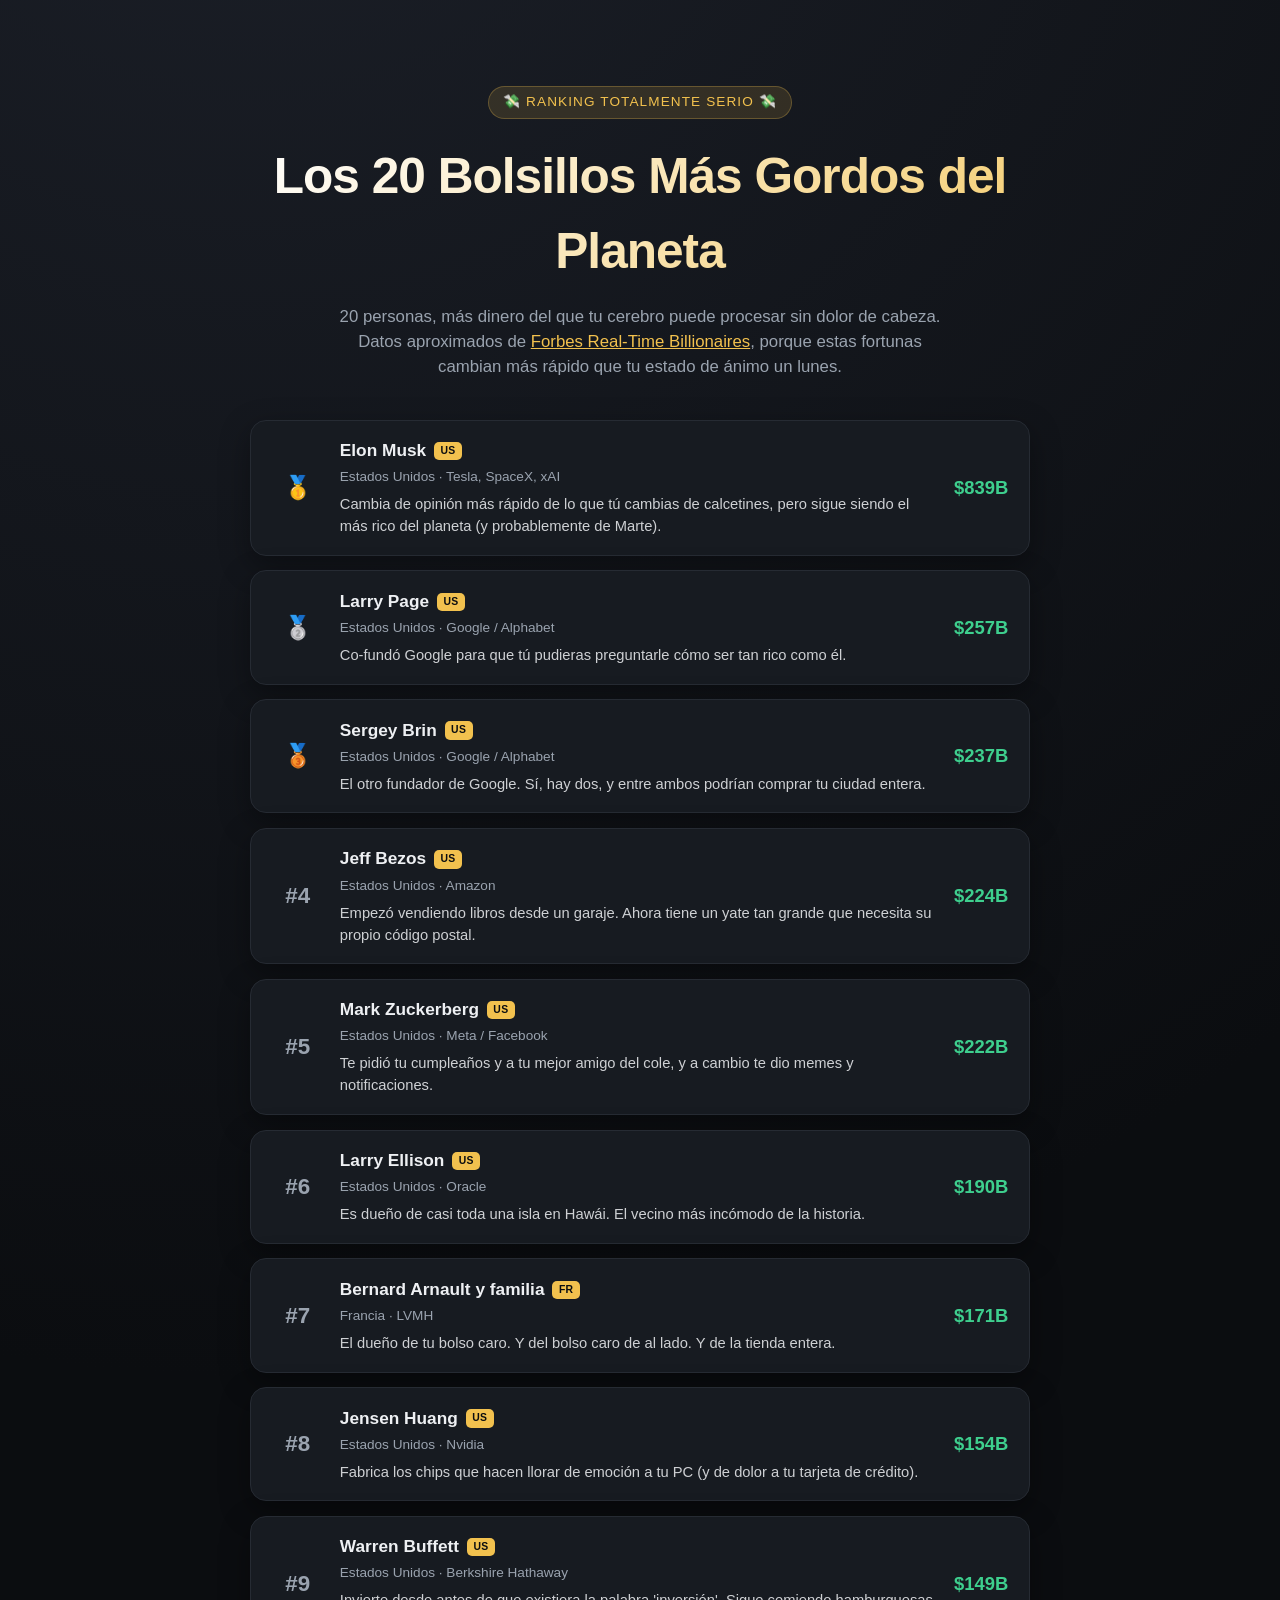
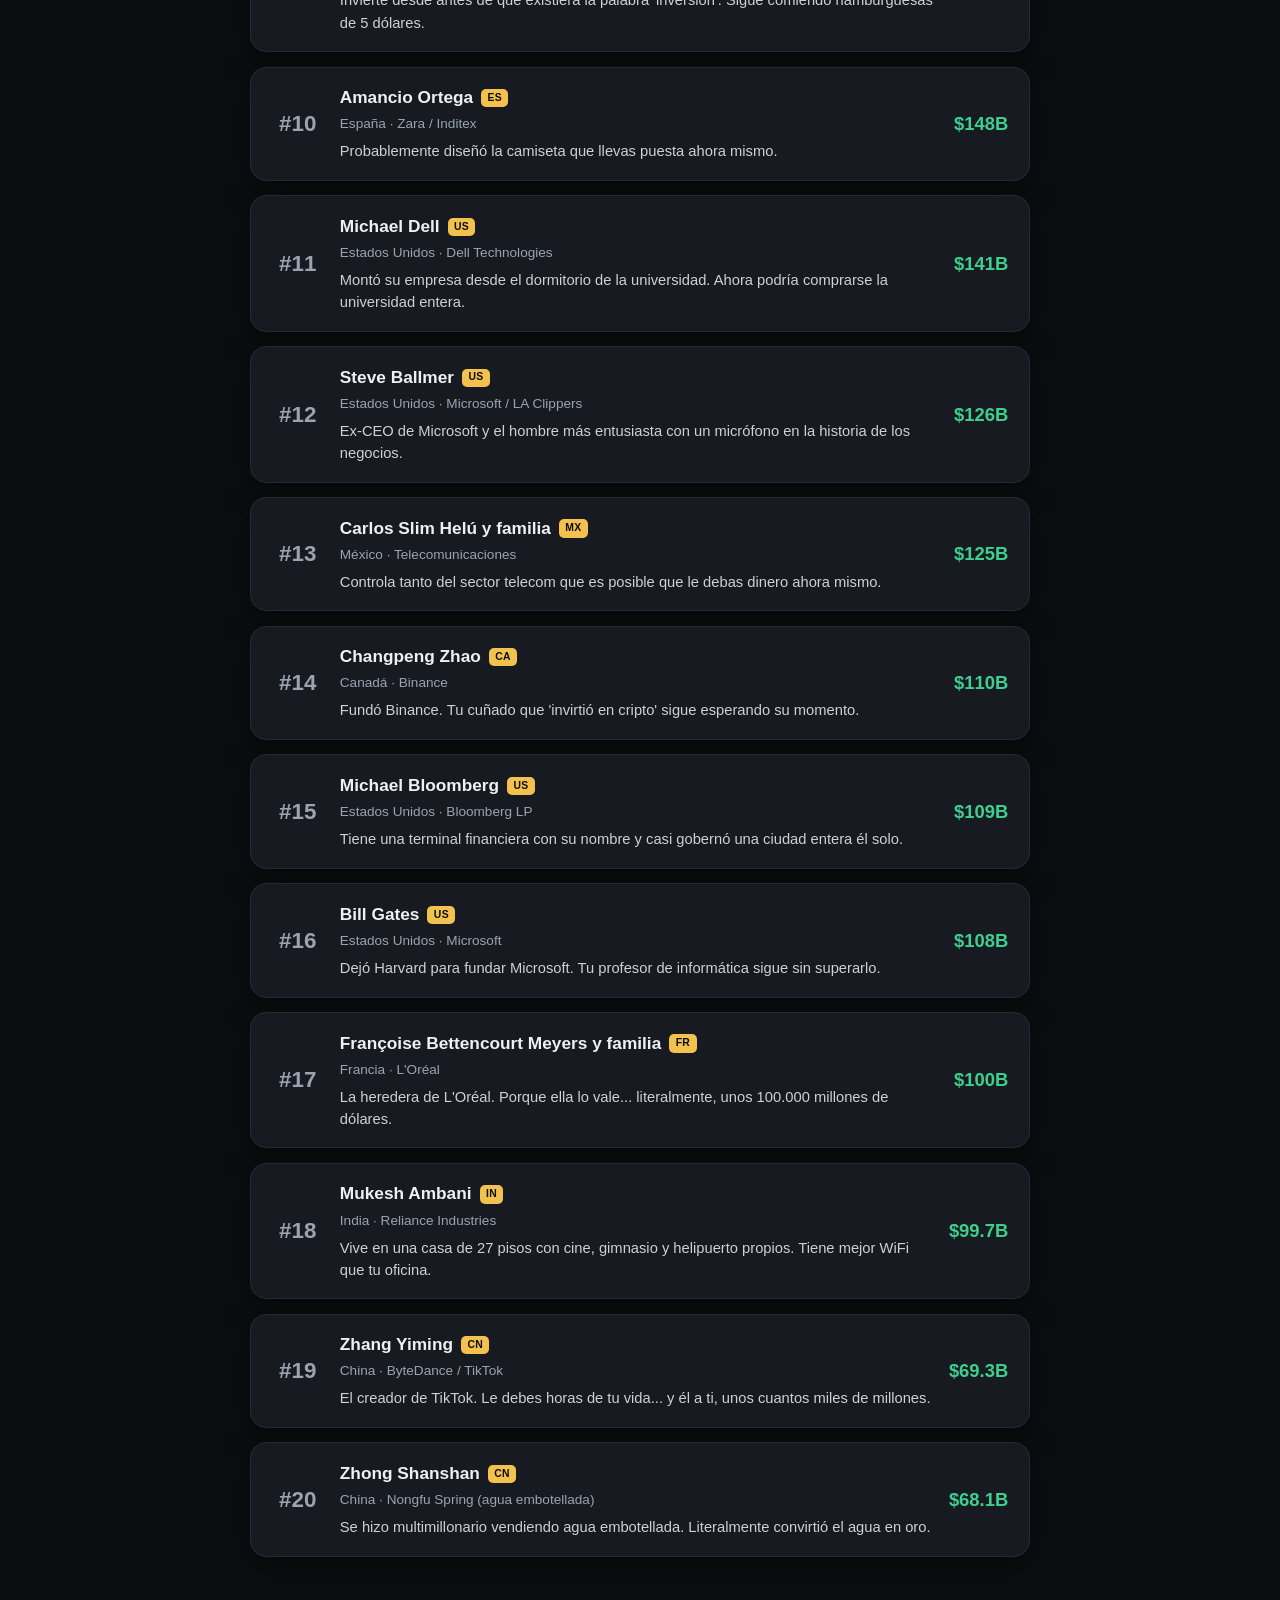
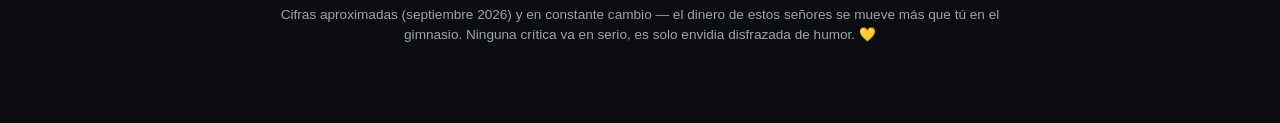
==== index.html @ aa3a1308 "Sitio inicial: top 20 fortunas del mundo Landing con ranking de las 20 mayores fortunas del mundo (i" ====
<!DOCTYPE html>
<html lang="es">
<head>
  <meta charset="UTF-8">
  <meta name="viewport" content="width=device-width, initial-scale=1.0">
  <title>Los 20 Bolsillos Más Gordos del Planeta</title>
  <link rel="stylesheet" href="assets/style.css">
</head>
<body>

  <header class="hero">
    <p class="kicker">💸 Ranking totalmente serio 💸</p>
    <h1>Los 20 Bolsillos Más Gordos del Planeta</h1>
    <p class="subtitle">
      20 personas, más dinero del que tu cerebro puede procesar sin dolor de cabeza.
      Datos aproximados de <a href="https://www.forbes.com/real-time-billionaires/" target="_blank" rel="noopener">Forbes Real-Time Billionaires</a>,
      porque estas fortunas cambian más rápido que tu estado de ánimo un lunes.
    </p>
  </header>

  <main>
    <ol class="ranking" id="ranking"></ol>
  </main>

  <footer>
    <p>
      Cifras aproximadas (septiembre 2026) y en constante cambio — el dinero de estos señores se mueve más que tú en el gimnasio.
      Ninguna crítica va en serio, es solo envidia disfrazada de humor. 💛
    </p>
  </footer>

  <script src="assets/data.js"></script>
  <script src="assets/script.js"></script>
</body>
</html>
---- assets/style.css ----
@font-face {
  font-display: swap;
}

:root {
  --bg: #0b0d10;
  --bg-soft: #14171c;
  --card: #171b21;
  --card-border: #262b33;
  --text: #eef0f3;
  --text-dim: #9aa3af;
  --gold: #f2c14e;
  --gold-soft: #f2c14e22;
  --green: #3ecf8e;
  --radius: 16px;
  --shadow: 0 10px 30px rgba(0, 0, 0, 0.35);
  --font: -apple-system, BlinkMacSystemFont, "Segoe UI", Roboto, "Helvetica Neue", Arial, sans-serif;
}

* {
  box-sizing: border-box;
}

html, body {
  margin: 0;
  padding: 0;
}

body {
  background: radial-gradient(circle at 20% -10%, #1c2029 0%, var(--bg) 45%);
  color: var(--text);
  font-family: var(--font);
  line-height: 1.5;
  padding: 0 1.25rem 4rem;
}

a {
  color: var(--gold);
}

.hero {
  max-width: 780px;
  margin: 0 auto;
  padding: 4.5rem 0 2.5rem;
  text-align: center;
}

.kicker {
  display: inline-block;
  font-size: 0.85rem;
  letter-spacing: 0.08em;
  text-transform: uppercase;
  color: var(--gold);
  background: var(--gold-soft);
  border: 1px solid #f2c14e44;
  padding: 0.35rem 0.9rem;
  border-radius: 999px;
  margin-bottom: 1.25rem;
}

.hero h1 {
  font-size: clamp(2rem, 5vw, 3.1rem);
  margin: 0 0 1rem;
  letter-spacing: -0.02em;
  background: linear-gradient(135deg, #fff, var(--gold) 120%);
  -webkit-background-clip: text;
  background-clip: text;
  color: transparent;
}

.subtitle {
  color: var(--text-dim);
  font-size: 1.05rem;
  max-width: 620px;
  margin: 0 auto;
}

main {
  max-width: 780px;
  margin: 0 auto;
}

.ranking {
  list-style: none;
  margin: 0;
  padding: 0;
  display: flex;
  flex-direction: column;
  gap: 0.9rem;
}

.card {
  display: grid;
  grid-template-columns: 52px 1fr auto;
  align-items: center;
  gap: 1rem;
  background: var(--card);
  border: 1px solid var(--card-border);
  border-radius: var(--radius);
  padding: 1.1rem 1.3rem;
  box-shadow: var(--shadow);
  opacity: 0;
  transform: translateY(10px);
  animation: rise 0.5s ease forwards;
  animation-delay: calc(var(--i) * 0.045s);
  transition: border-color 0.2s ease, transform 0.2s ease;
}

.card:hover {
  border-color: var(--gold);
  transform: translateY(-2px);
}

@keyframes rise {
  to {
    opacity: 1;
    transform: translateY(0);
  }
}

.rank {
  font-size: 1.4rem;
  font-weight: 700;
  color: var(--text-dim);
  text-align: center;
}

.info h2 {
  margin: 0 0 0.2rem;
  font-size: 1.08rem;
  display: flex;
  align-items: center;
  gap: 0.5rem;
}

.flag {
  font-size: 0.65rem;
  font-weight: 700;
  letter-spacing: 0.03em;
  color: var(--bg);
  background: var(--gold);
  padding: 0.12rem 0.4rem;
  border-radius: 5px;
  line-height: 1.4;
}

.meta {
  margin: 0 0 0.35rem;
  font-size: 0.85rem;
  color: var(--text-dim);
}

.quip {
  margin: 0;
  font-size: 0.92rem;
  color: var(--text);
  opacity: 0.85;
}

.worth {
  font-weight: 800;
  font-size: 1.15rem;
  color: var(--green);
  white-space: nowrap;
  text-align: right;
}

footer {
  max-width: 780px;
  margin: 3rem auto 0;
  text-align: center;
  color: var(--text-dim);
  font-size: 0.85rem;
}

@media (max-width: 560px) {
  .card {
    grid-template-columns: 40px 1fr;
    grid-template-areas:
      "rank info"
      "worth worth";
  }
  .rank { grid-area: rank; }
  .info { grid-area: info; }
  .worth {
    grid-area: worth;
    text-align: left;
    margin-top: 0.5rem;
    padding-top: 0.6rem;
    border-top: 1px dashed var(--card-border);
  }
}
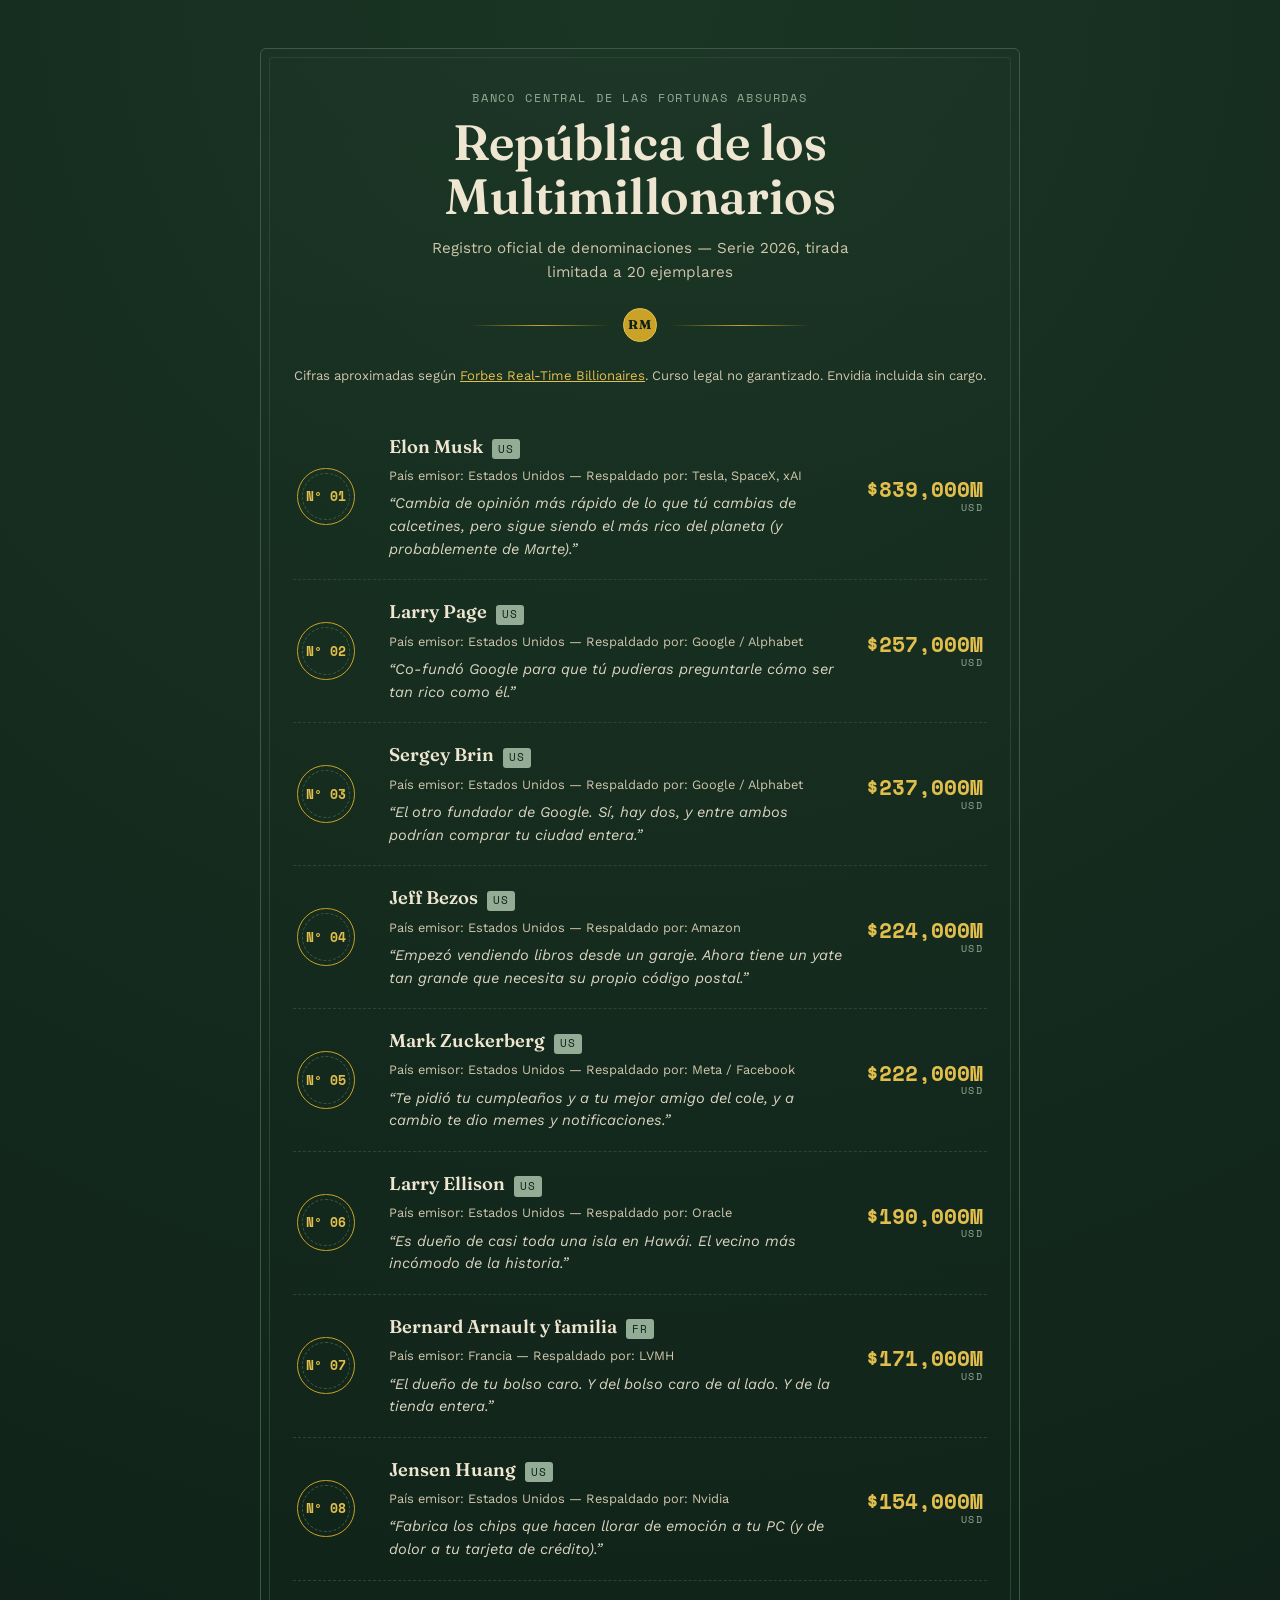
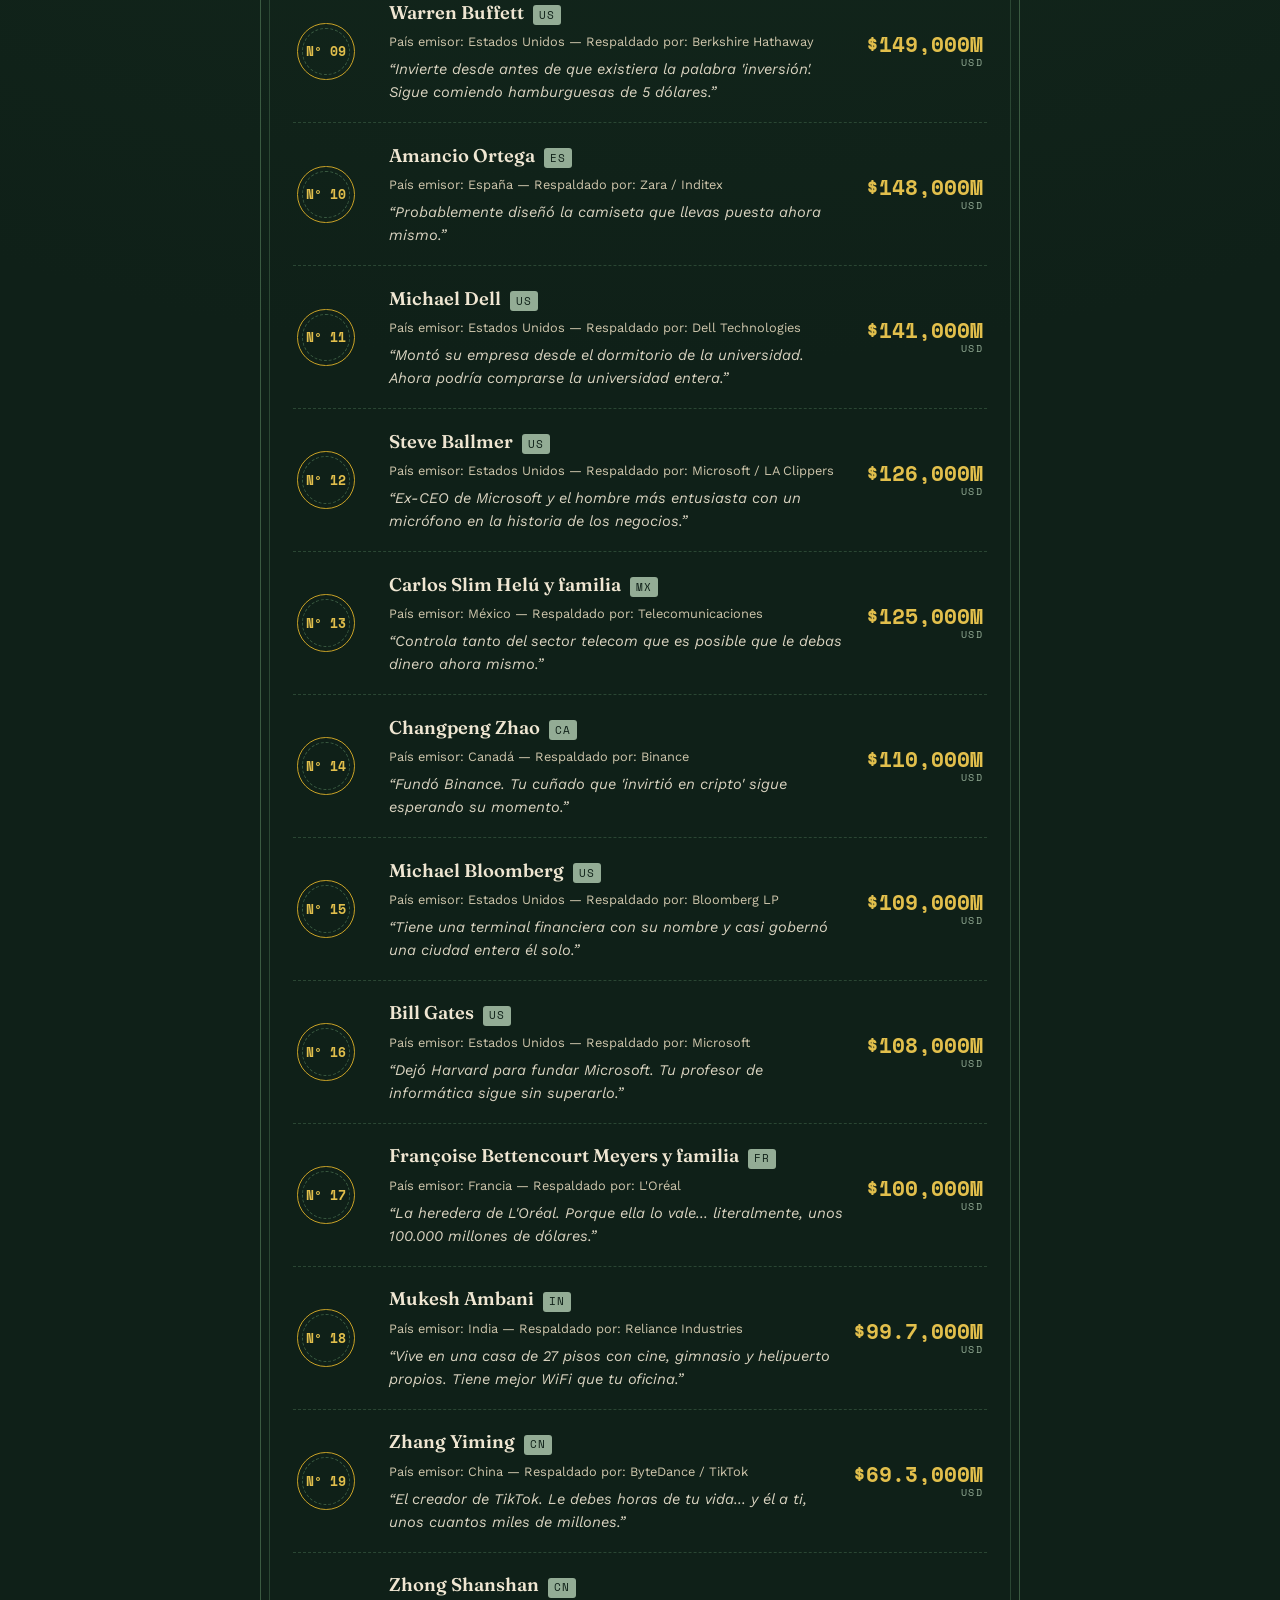
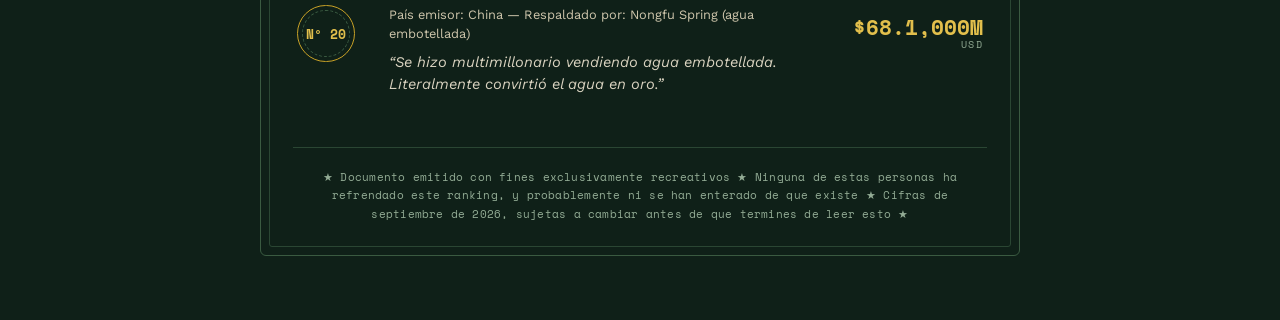
==== commit 93643698: "Rediseno: estetica de billete/certificado (Republica de los Multimillonarios) Co-Authored-By: Claude" ====
--- a/index.html
+++ b/index.html
@@ -3,31 +3,41 @@
 <head>
   <meta charset="UTF-8">
   <meta name="viewport" content="width=device-width, initial-scale=1.0">
-  <title>Los 20 Bolsillos Más Gordos del Planeta</title>
+  <title>República de los Multimillonarios</title>
+  <link rel="preconnect" href="https://fonts.googleapis.com">
+  <link rel="preconnect" href="https://fonts.gstatic.com" crossorigin>
+  <link href="https://fonts.googleapis.com/css2?family=Fraunces:ital,opsz,wght@0,9..144,500;0,9..144,600;0,9..144,700;1,9..144,500&family=Space+Mono:wght@400;700&family=Work+Sans:ital,wght@0,400;0,500;0,600;1,400&display=swap" rel="stylesheet">
   <link rel="stylesheet" href="assets/style.css">
 </head>
 <body>
 
-  <header class="hero">
-    <p class="kicker">💸 Ranking totalmente serio 💸</p>
-    <h1>Los 20 Bolsillos Más Gordos del Planeta</h1>
-    <p class="subtitle">
-      20 personas, más dinero del que tu cerebro puede procesar sin dolor de cabeza.
-      Datos aproximados de <a href="https://www.forbes.com/real-time-billionaires/" target="_blank" rel="noopener">Forbes Real-Time Billionaires</a>,
-      porque estas fortunas cambian más rápido que tu estado de ánimo un lunes.
-    </p>
-  </header>
+  <div class="note-frame">
 
-  <main>
-    <ol class="ranking" id="ranking"></ol>
-  </main>
+    <header class="masthead">
+      <p class="eyebrow">Banco Central de las Fortunas Absurdas</p>
+      <h1>República de los<br>Multimillonarios</h1>
+      <p class="masthead-sub">Registro oficial de denominaciones — Serie 2026, tirada limitada a 20 ejemplares</p>
+      <div class="masthead-rule" aria-hidden="true">
+        <span></span><span class="seal-mini">RM</span><span></span>
+      </div>
+      <p class="masthead-note">
+        Cifras aproximadas según <a href="https://www.forbes.com/real-time-billionaires/" target="_blank" rel="noopener">Forbes Real-Time Billionaires</a>.
+        Curso legal no garantizado. Envidia incluida sin cargo.
+      </p>
+    </header>
 
-  <footer>
-    <p>
-      Cifras aproximadas (septiembre 2026) y en constante cambio — el dinero de estos señores se mueve más que tú en el gimnasio.
-      Ninguna crítica va en serio, es solo envidia disfrazada de humor. 💛
-    </p>
-  </footer>
+    <main>
+      <ol class="ledger" id="ledger" aria-label="Registro de las 20 mayores fortunas del mundo"></ol>
+    </main>
+
+    <footer class="fine-print">
+      <p>
+        ★ Documento emitido con fines exclusivamente recreativos ★ Ninguna de estas personas ha refrendado este ranking,
+        y probablemente ni se han enterado de que existe ★ Cifras de septiembre de 2026, sujetas a cambiar antes de que termines de leer esto ★
+      </p>
+    </footer>
+
+  </div>
 
   <script src="assets/data.js"></script>
   <script src="assets/script.js"></script>
--- a/assets/style.css
+++ b/assets/style.css
@@ -1,20 +1,18 @@
-@font-face {
-  font-display: swap;
-}
-
 :root {
-  --bg: #0b0d10;
-  --bg-soft: #14171c;
-  --card: #171b21;
-  --card-border: #262b33;
-  --text: #eef0f3;
-  --text-dim: #9aa3af;
-  --gold: #f2c14e;
-  --gold-soft: #f2c14e22;
-  --green: #3ecf8e;
-  --radius: 16px;
-  --shadow: 0 10px 30px rgba(0, 0, 0, 0.35);
-  --font: -apple-system, BlinkMacSystemFont, "Segoe UI", Roboto, "Helvetica Neue", Arial, sans-serif;
+  --vault: #0f2018;
+  --vault-panel: #17301f;
+  --vault-panel-2: #1c3824;
+  --line: #3a5a41;
+  --line-soft: #2a4633;
+  --brass: #c9a227;
+  --brass-bright: #e2bf4c;
+  --parchment: #efe6d2;
+  --parchment-dim: #cfc6ac;
+  --sage: #93ac95;
+
+  --display: "Fraunces", "Iowan Old Style", Georgia, serif;
+  --mono: "Space Mono", "SFMono-Regular", Consolas, monospace;
+  --sans: "Work Sans", -apple-system, "Segoe UI", Roboto, sans-serif;
 }
 
 * {
@@ -27,166 +25,286 @@
 }
 
 body {
-  background: radial-gradient(circle at 20% -10%, #1c2029 0%, var(--bg) 45%);
-  color: var(--text);
-  font-family: var(--font);
-  line-height: 1.5;
-  padding: 0 1.25rem 4rem;
+  background: var(--vault);
+  color: var(--parchment);
+  font-family: var(--sans);
+  line-height: 1.55;
+  padding: 3rem 1.25rem 4rem;
+  background-image:
+    radial-gradient(circle at 50% 0%, #1a3524 0%, var(--vault) 55%),
+    repeating-linear-gradient(115deg, #ffffff05 0px, #ffffff05 1px, transparent 1px, transparent 10px);
 }
 
 a {
-  color: var(--gold);
-}
-
-.hero {
-  max-width: 780px;
+  color: var(--brass-bright);
+}
+
+.note-frame {
+  max-width: 760px;
   margin: 0 auto;
-  padding: 4.5rem 0 2.5rem;
+  border: 1px solid var(--line);
+  border-radius: 6px;
+  padding: 2.5rem 2rem 2rem;
+  position: relative;
+  background: linear-gradient(180deg, #ffffff03, transparent 15%);
+}
+
+.note-frame::before {
+  content: "";
+  position: absolute;
+  inset: 8px;
+  border: 1px solid var(--line-soft);
+  border-radius: 3px;
+  pointer-events: none;
+}
+
+/* ---------- Masthead ---------- */
+
+.masthead {
   text-align: center;
-}
-
-.kicker {
-  display: inline-block;
-  font-size: 0.85rem;
-  letter-spacing: 0.08em;
+  padding-bottom: 1.75rem;
+}
+
+.eyebrow {
+  margin: 0 0 0.6rem;
+  font-family: var(--mono);
+  font-size: 0.72rem;
+  letter-spacing: 0.16em;
   text-transform: uppercase;
-  color: var(--gold);
-  background: var(--gold-soft);
-  border: 1px solid #f2c14e44;
-  padding: 0.35rem 0.9rem;
-  border-radius: 999px;
-  margin-bottom: 1.25rem;
-}
-
-.hero h1 {
-  font-size: clamp(2rem, 5vw, 3.1rem);
-  margin: 0 0 1rem;
-  letter-spacing: -0.02em;
-  background: linear-gradient(135deg, #fff, var(--gold) 120%);
-  -webkit-background-clip: text;
-  background-clip: text;
-  color: transparent;
-}
-
-.subtitle {
-  color: var(--text-dim);
-  font-size: 1.05rem;
-  max-width: 620px;
+  color: var(--sage);
+}
+
+.masthead h1 {
+  font-family: var(--display);
+  font-weight: 600;
+  font-size: clamp(2.1rem, 6vw, 3.1rem);
+  line-height: 1.08;
+  margin: 0 0 0.85rem;
+  text-wrap: balance;
+  color: var(--parchment);
+}
+
+.masthead-sub {
   margin: 0 auto;
-}
-
-main {
-  max-width: 780px;
-  margin: 0 auto;
-}
-
-.ranking {
+  max-width: 480px;
+  font-size: 0.95rem;
+  color: var(--parchment-dim);
+}
+
+.masthead-rule {
+  display: flex;
+  align-items: center;
+  gap: 0.9rem;
+  max-width: 340px;
+  margin: 1.5rem auto;
+}
+
+.masthead-rule span:not(.seal-mini) {
+  flex: 1;
+  height: 1px;
+  background: linear-gradient(90deg, transparent, var(--brass), transparent);
+}
+
+.seal-mini {
+  font-family: var(--display);
+  font-weight: 700;
+  font-size: 0.8rem;
+  letter-spacing: 0.04em;
+  color: var(--vault);
+  background: var(--brass);
+  width: 2.1rem;
+  height: 2.1rem;
+  border-radius: 50%;
+  display: flex;
+  align-items: center;
+  justify-content: center;
+  border: 1px solid var(--brass-bright);
+}
+
+.masthead-note {
+  margin: 0;
+  font-size: 0.82rem;
+  color: var(--parchment-dim);
+}
+
+/* ---------- Ledger ---------- */
+
+.ledger {
   list-style: none;
   margin: 0;
   padding: 0;
   display: flex;
   flex-direction: column;
-  gap: 0.9rem;
-}
-
-.card {
+}
+
+.note {
   display: grid;
-  grid-template-columns: 52px 1fr auto;
+  grid-template-columns: 4.5rem 1fr auto;
   align-items: center;
-  gap: 1rem;
-  background: var(--card);
-  border: 1px solid var(--card-border);
-  border-radius: var(--radius);
-  padding: 1.1rem 1.3rem;
-  box-shadow: var(--shadow);
+  gap: 1.25rem;
+  padding: 1.15rem 0.25rem;
+  border-top: 1px dashed var(--line-soft);
   opacity: 0;
-  transform: translateY(10px);
-  animation: rise 0.5s ease forwards;
-  animation-delay: calc(var(--i) * 0.045s);
-  transition: border-color 0.2s ease, transform 0.2s ease;
-}
-
-.card:hover {
-  border-color: var(--gold);
-  transform: translateY(-2px);
-}
-
-@keyframes rise {
+  transform: translateY(8px);
+  animation: settle 0.45s ease forwards;
+  animation-delay: calc(var(--i) * 0.035s);
+}
+
+.note:first-child {
+  border-top: none;
+}
+
+@keyframes settle {
   to {
     opacity: 1;
     transform: translateY(0);
   }
 }
 
-.rank {
-  font-size: 1.4rem;
+.note-seal {
+  width: 3.6rem;
+  height: 3.6rem;
+  border: 1px solid var(--brass);
+  border-radius: 50%;
+  display: flex;
+  align-items: center;
+  justify-content: center;
+  position: relative;
+}
+
+.note-seal::before {
+  content: "";
+  position: absolute;
+  inset: 4px;
+  border: 1px dashed var(--line);
+  border-radius: 50%;
+}
+
+.serial {
+  font-family: var(--mono);
   font-weight: 700;
-  color: var(--text-dim);
+  font-size: 0.82rem;
+  color: var(--brass-bright);
+  font-variant-numeric: tabular-nums;
+}
+
+.note-heading {
+  display: flex;
+  align-items: baseline;
+  gap: 0.55rem;
+  flex-wrap: wrap;
+}
+
+.note-heading h2 {
+  font-family: var(--display);
+  font-weight: 600;
+  font-size: 1.15rem;
+  margin: 0;
+  color: var(--parchment);
+}
+
+.issuer {
+  font-family: var(--mono);
+  font-size: 0.68rem;
+  letter-spacing: 0.05em;
+  color: var(--vault);
+  background: var(--sage);
+  padding: 0.1rem 0.4rem;
+  border-radius: 3px;
+  cursor: default;
+}
+
+.note-source {
+  margin: 0.3rem 0 0.4rem;
+  font-size: 0.8rem;
+  color: var(--parchment-dim);
+}
+
+.note-memo {
+  margin: 0;
+  font-size: 0.92rem;
+  font-style: italic;
+  color: var(--parchment);
+  opacity: 0.9;
+}
+
+.note-denom {
+  display: flex;
+  flex-direction: column;
+  align-items: flex-end;
+  line-height: 1.1;
+}
+
+.denom-value {
+  font-family: var(--mono);
+  font-weight: 700;
+  font-size: 1.3rem;
+  color: var(--brass-bright);
+  font-variant-numeric: tabular-nums;
+  white-space: nowrap;
+}
+
+.denom-currency {
+  font-family: var(--mono);
+  font-size: 0.65rem;
+  letter-spacing: 0.12em;
+  color: var(--sage);
+}
+
+/* ---------- Footer ---------- */
+
+.fine-print {
+  margin-top: 2rem;
+  padding-top: 1.25rem;
+  border-top: 1px solid var(--line-soft);
   text-align: center;
 }
 
-.info h2 {
-  margin: 0 0 0.2rem;
-  font-size: 1.08rem;
-  display: flex;
-  align-items: center;
-  gap: 0.5rem;
-}
-
-.flag {
-  font-size: 0.65rem;
-  font-weight: 700;
-  letter-spacing: 0.03em;
-  color: var(--bg);
-  background: var(--gold);
-  padding: 0.12rem 0.4rem;
-  border-radius: 5px;
-  line-height: 1.4;
-}
-
-.meta {
-  margin: 0 0 0.35rem;
-  font-size: 0.85rem;
-  color: var(--text-dim);
-}
-
-.quip {
-  margin: 0;
-  font-size: 0.92rem;
-  color: var(--text);
-  opacity: 0.85;
-}
-
-.worth {
-  font-weight: 800;
-  font-size: 1.15rem;
-  color: var(--green);
-  white-space: nowrap;
-  text-align: right;
-}
-
-footer {
-  max-width: 780px;
-  margin: 3rem auto 0;
-  text-align: center;
-  color: var(--text-dim);
-  font-size: 0.85rem;
-}
+.fine-print p {
+  margin: 0;
+  font-family: var(--mono);
+  font-size: 0.68rem;
+  letter-spacing: 0.02em;
+  color: var(--sage);
+  line-height: 1.7;
+}
+
+/* ---------- Responsive ---------- */
 
 @media (max-width: 560px) {
-  .card {
-    grid-template-columns: 40px 1fr;
+  .note-frame {
+    padding: 1.75rem 1.1rem 1.5rem;
+  }
+
+  .note {
+    grid-template-columns: 3.2rem 1fr;
     grid-template-areas:
-      "rank info"
-      "worth worth";
-  }
-  .rank { grid-area: rank; }
-  .info { grid-area: info; }
-  .worth {
-    grid-area: worth;
-    text-align: left;
-    margin-top: 0.5rem;
+      "seal heading"
+      "seal source"
+      "seal memo"
+      "denom denom";
+  }
+
+  .note-seal { grid-area: seal; width: 2.9rem; height: 2.9rem; align-self: start; }
+  .note-heading { grid-area: heading; }
+  .note-source { grid-area: source; }
+  .note-memo { grid-area: memo; }
+  .note-denom {
+    grid-area: denom;
+    flex-direction: row;
+    justify-content: flex-start;
+    align-items: baseline;
+    gap: 0.4rem;
+    margin-top: 0.6rem;
     padding-top: 0.6rem;
-    border-top: 1px dashed var(--card-border);
-  }
-}
+    border-top: 1px dashed var(--line-soft);
+  }
+}
+
+@media (prefers-reduced-motion: reduce) {
+  .note {
+    animation: none;
+    opacity: 1;
+    transform: none;
+  }
+}
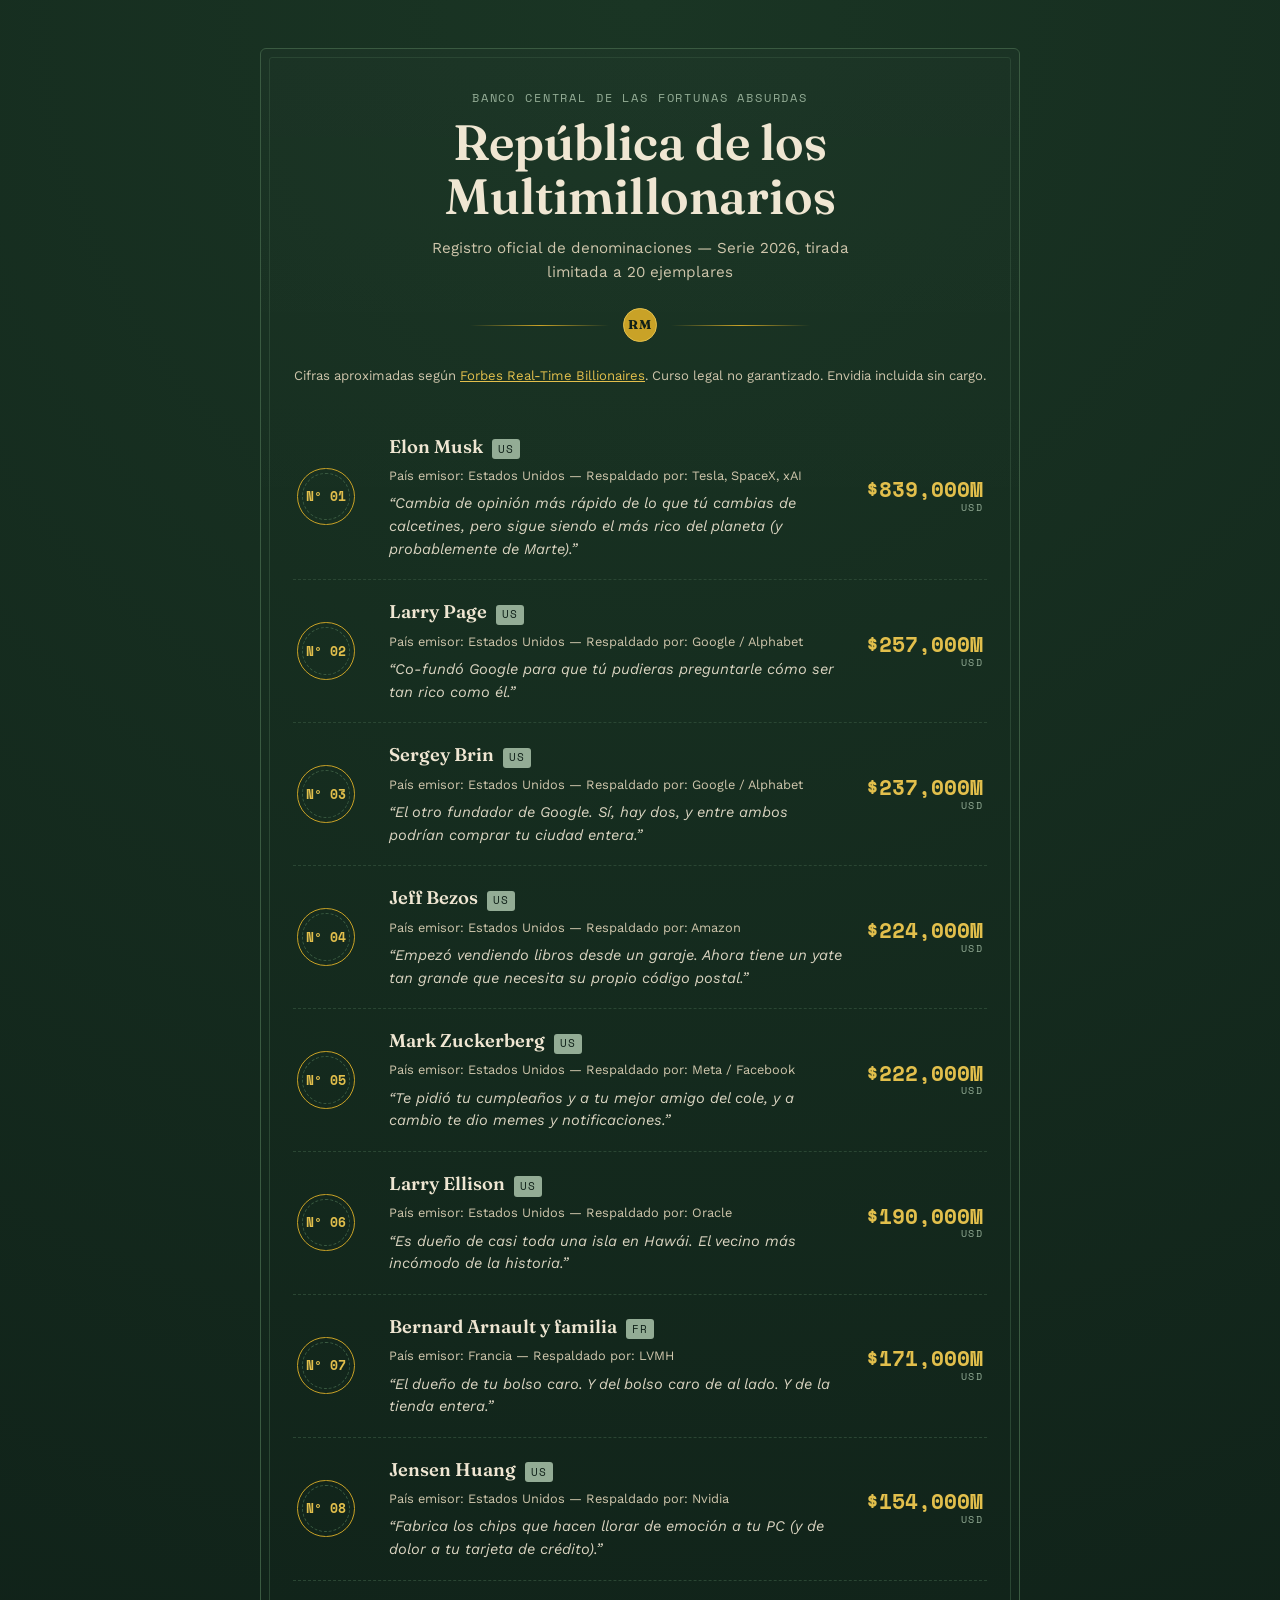
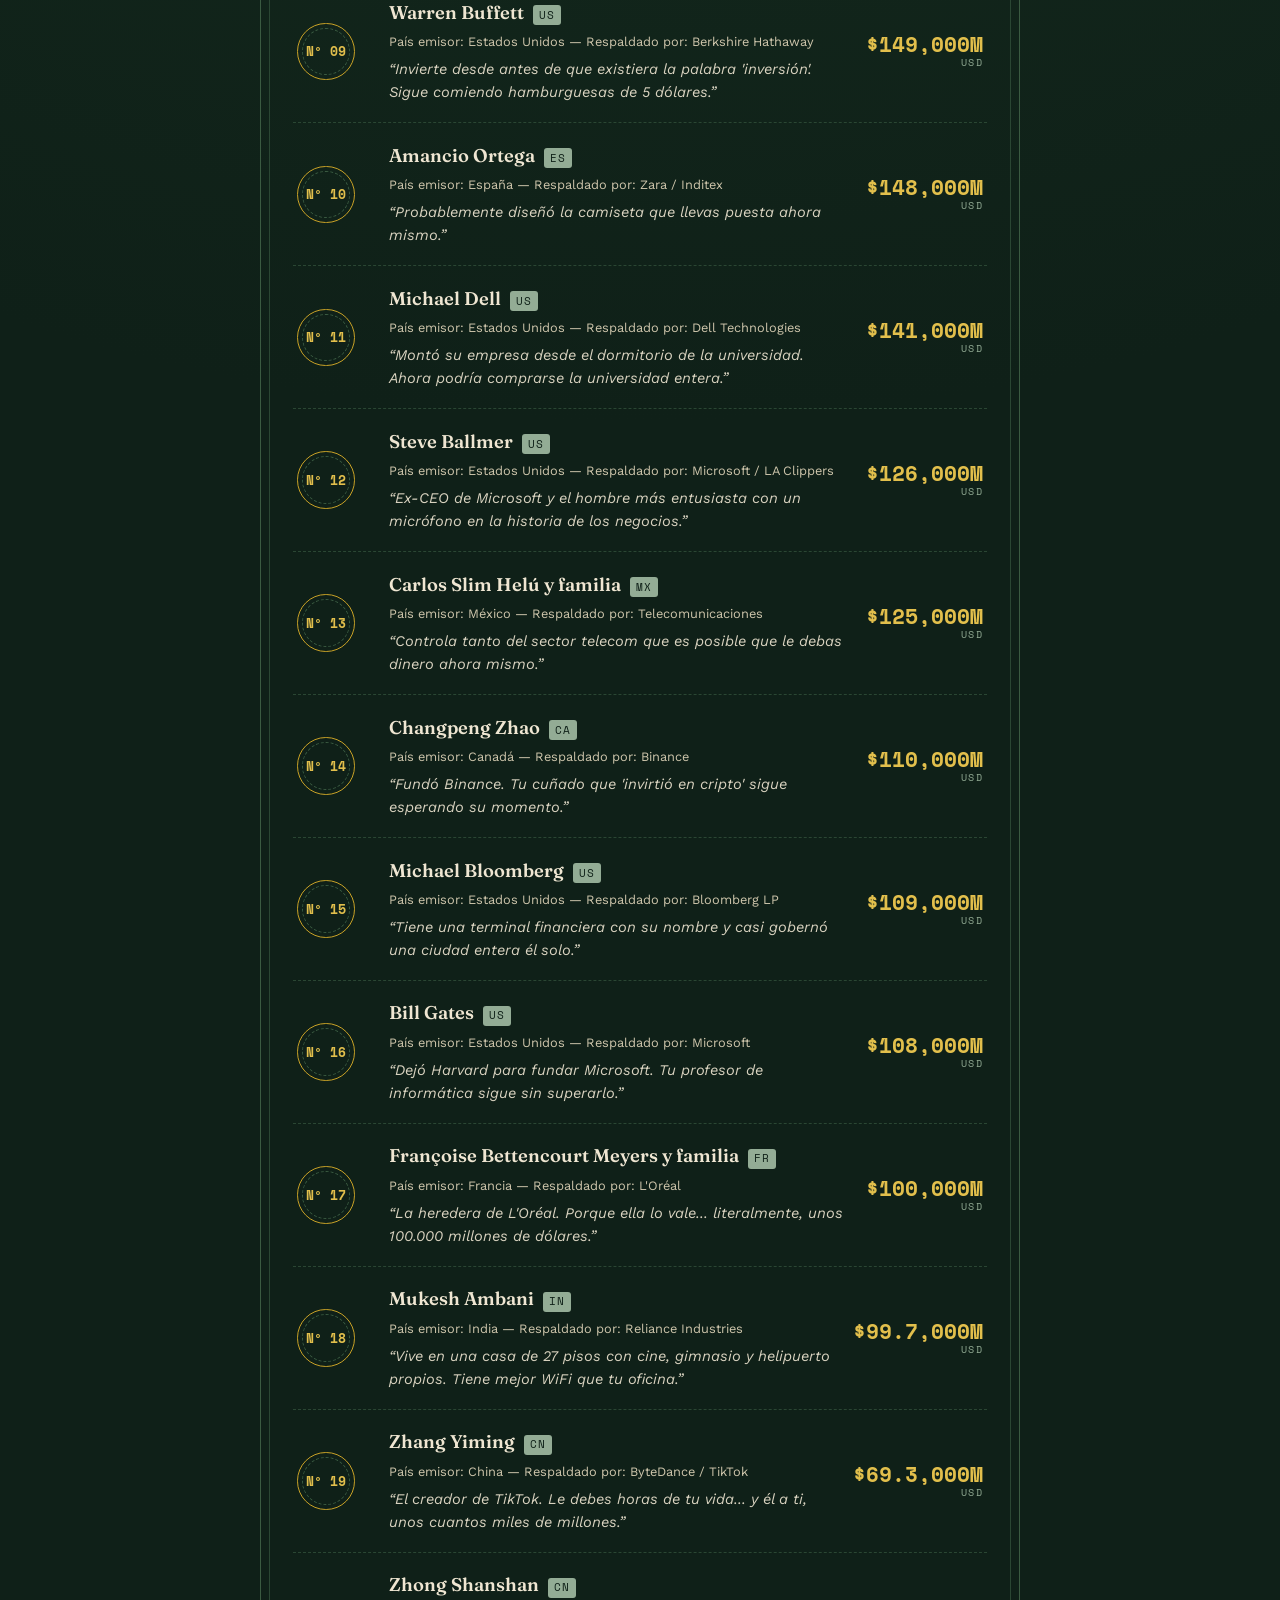
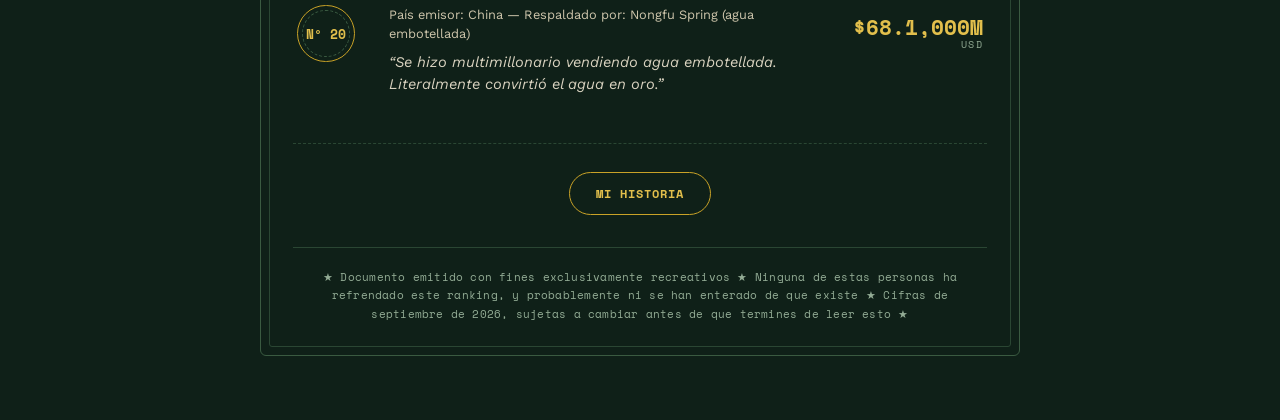
==== commit abd40ddf: "Agrega boton Mi historia con panel desplegable (contenido pendiente) Co-Authored-By: Claude Sonnet 5" ====
--- a/index.html
+++ b/index.html
@@ -30,6 +30,18 @@
       <ol class="ledger" id="ledger" aria-label="Registro de las 20 mayores fortunas del mundo"></ol>
     </main>
 
+    <section class="annex">
+      <button type="button" id="aboutToggle" class="seal-button" aria-expanded="false" aria-controls="aboutPanel">
+        Mi historia
+      </button>
+
+      <div id="aboutPanel" class="about-panel" hidden>
+        <p class="about-eyebrow">Anexo confidencial</p>
+        <h2>Mi historia</h2>
+        <p class="about-body">Este anexo está pendiente de sellado oficial. Vuelve pronto.</p>
+      </div>
+    </section>
+
     <footer class="fine-print">
       <p>
         ★ Documento emitido con fines exclusivamente recreativos ★ Ninguna de estas personas ha refrendado este ranking,
--- a/assets/style.css
+++ b/assets/style.css
@@ -249,6 +249,83 @@
   font-size: 0.65rem;
   letter-spacing: 0.12em;
   color: var(--sage);
+}
+
+/* ---------- Annex (about me) ---------- */
+
+.annex {
+  margin-top: 1.75rem;
+  padding-top: 1.75rem;
+  border-top: 1px dashed var(--line-soft);
+  display: flex;
+  flex-direction: column;
+  align-items: center;
+  gap: 1.25rem;
+}
+
+.seal-button {
+  font-family: var(--mono);
+  font-size: 0.78rem;
+  font-weight: 700;
+  letter-spacing: 0.08em;
+  text-transform: uppercase;
+  color: var(--brass-bright);
+  background: transparent;
+  border: 1px solid var(--brass);
+  border-radius: 999px;
+  padding: 0.7rem 1.6rem;
+  cursor: pointer;
+  transition: background 0.2s ease, color 0.2s ease;
+}
+
+.seal-button:hover,
+.seal-button:focus-visible {
+  background: var(--brass);
+  color: var(--vault);
+}
+
+.seal-button:focus-visible {
+  outline: 2px solid var(--parchment);
+  outline-offset: 3px;
+}
+
+.seal-button[aria-expanded="true"] {
+  background: var(--brass);
+  color: var(--vault);
+}
+
+.about-panel {
+  width: 100%;
+  max-width: 480px;
+  background: var(--about-bg, var(--vault-panel));
+  border: 1px solid var(--line);
+  border-radius: 6px;
+  padding: 1.75rem;
+  text-align: center;
+  animation: settle 0.35s ease forwards;
+}
+
+.about-eyebrow {
+  margin: 0 0 0.5rem;
+  font-family: var(--mono);
+  font-size: 0.68rem;
+  letter-spacing: 0.14em;
+  text-transform: uppercase;
+  color: var(--sage);
+}
+
+.about-panel h2 {
+  font-family: var(--display);
+  font-weight: 600;
+  font-size: 1.5rem;
+  margin: 0 0 0.75rem;
+  color: var(--parchment);
+}
+
+.about-body {
+  margin: 0;
+  font-size: 0.95rem;
+  color: var(--parchment-dim);
 }
 
 /* ---------- Footer ---------- */
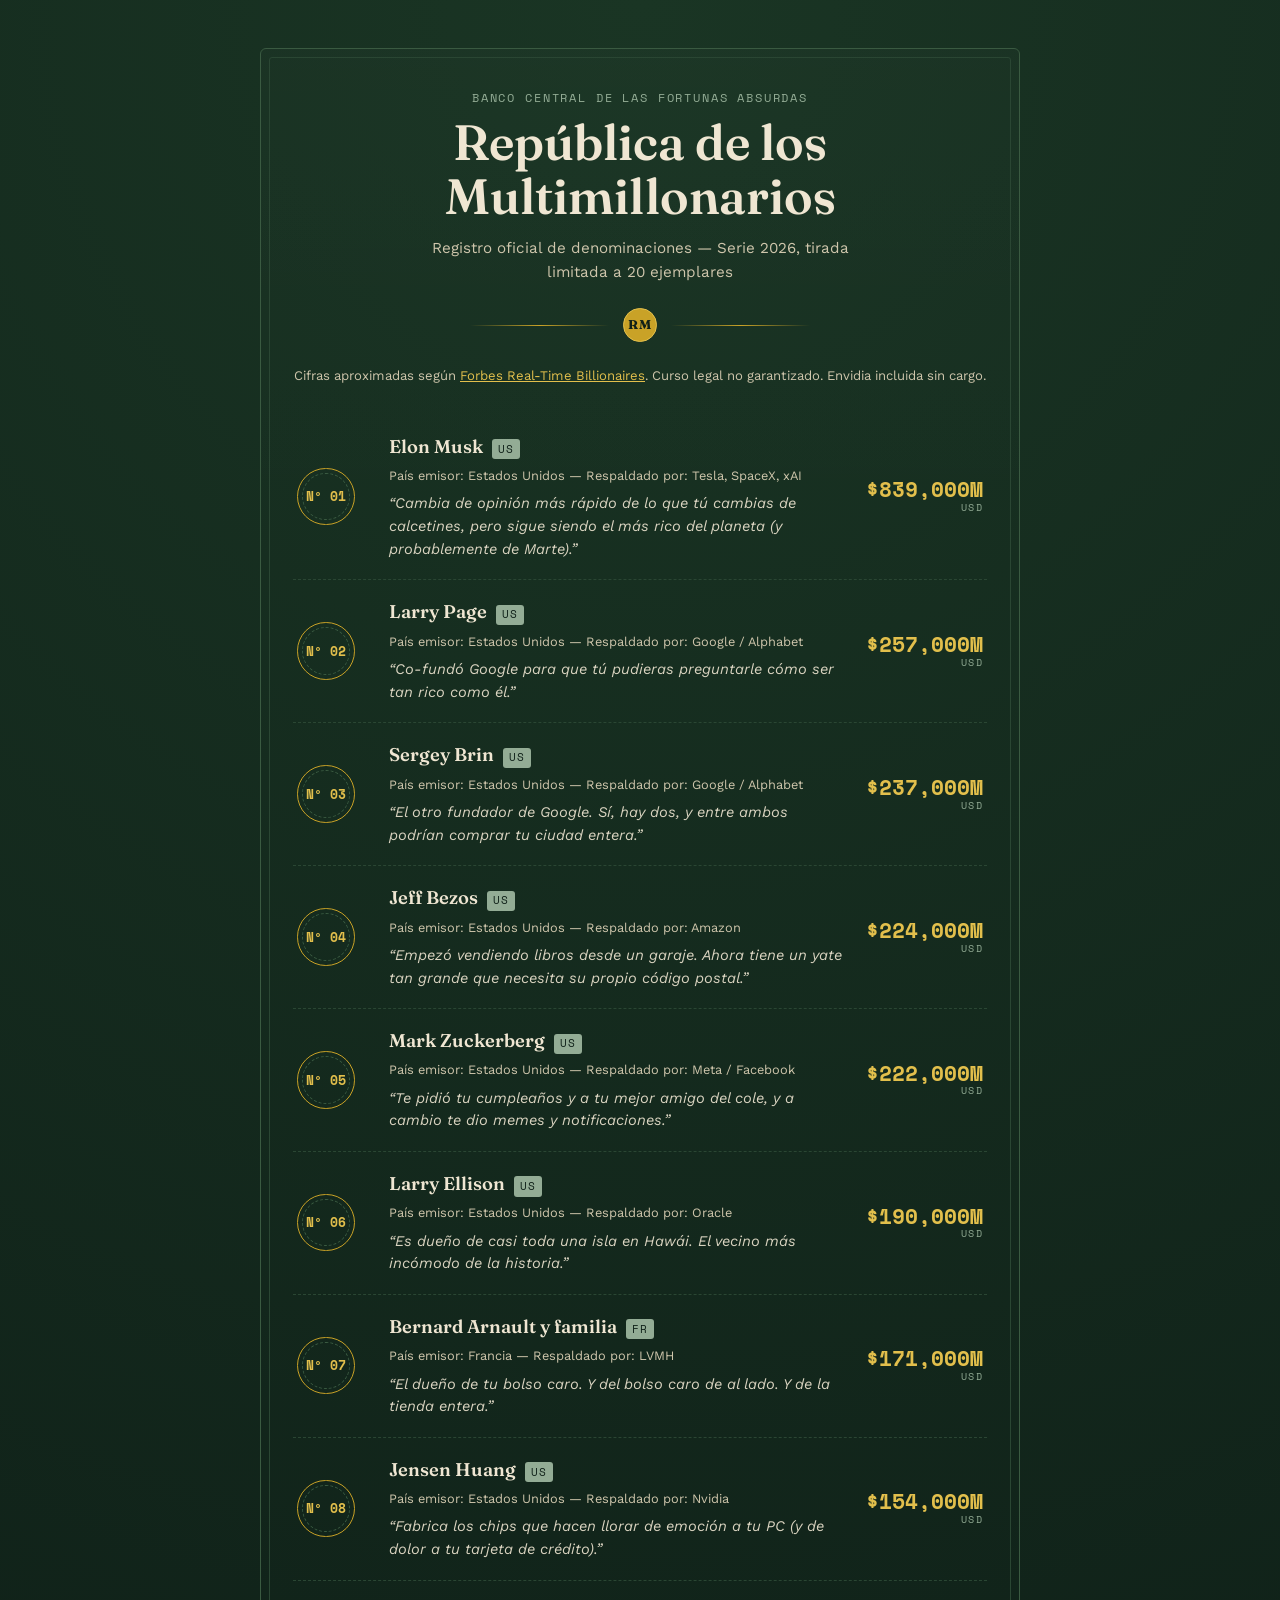
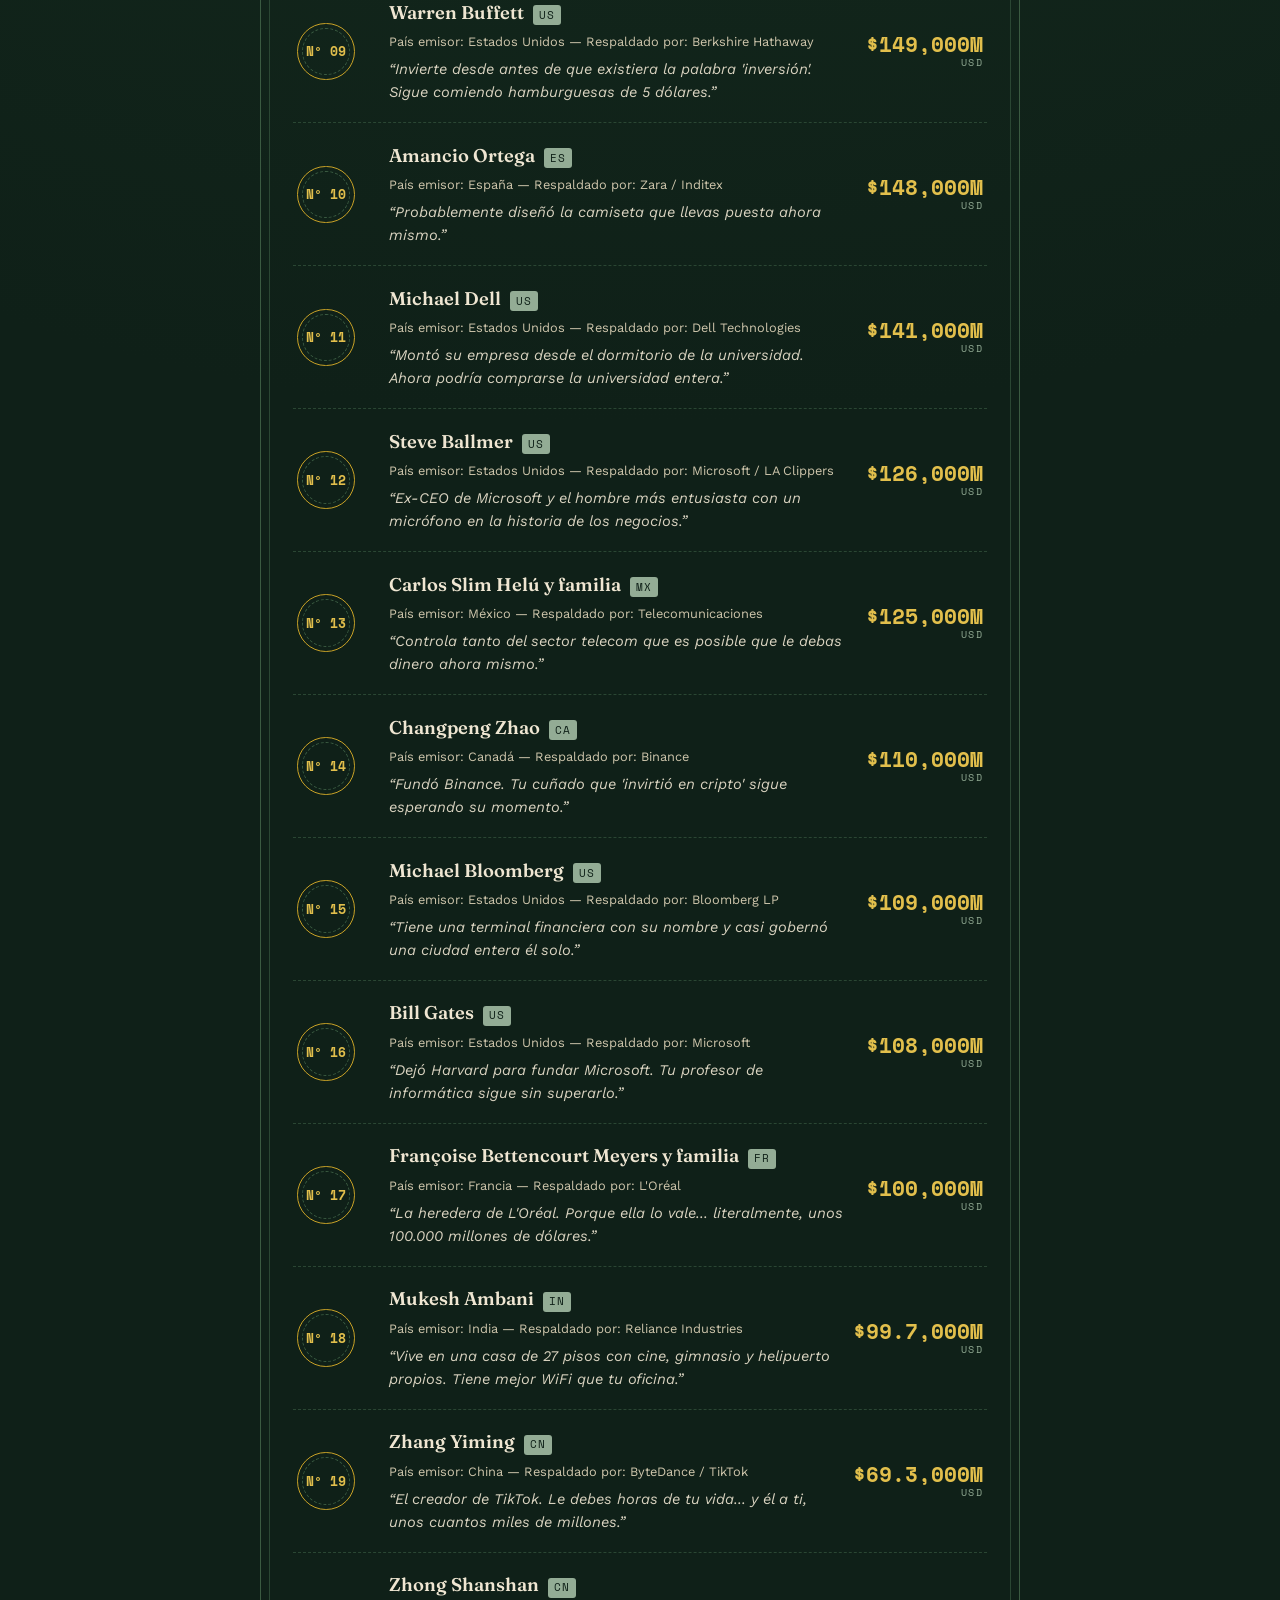
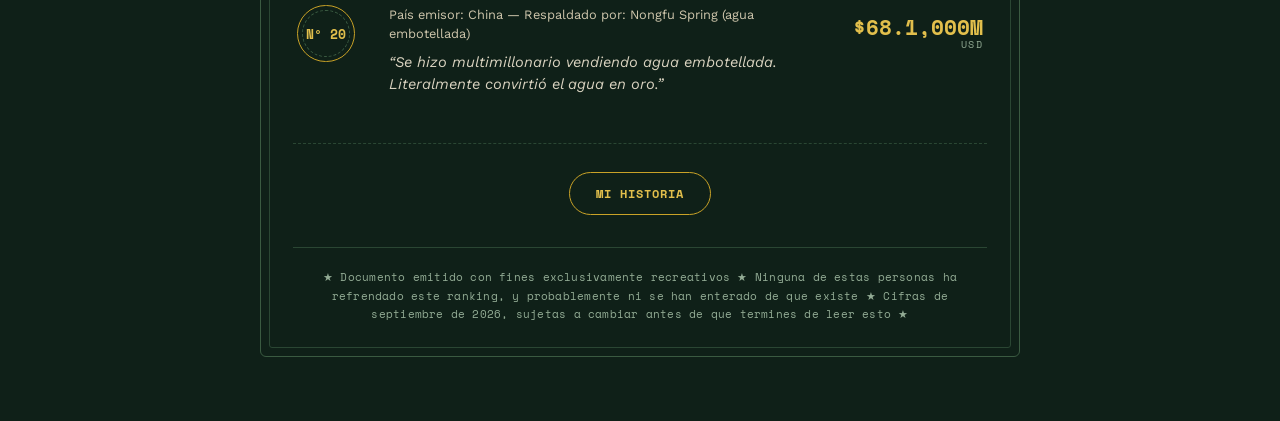
==== commit 71661497: "Mi historia: pagina propia con fondo de montana (texto pendiente) Co-Authored-By: Claude Sonnet 5 <n" ====
--- a/index.html
+++ b/index.html
@@ -31,15 +31,7 @@
     </main>
 
     <section class="annex">
-      <button type="button" id="aboutToggle" class="seal-button" aria-expanded="false" aria-controls="aboutPanel">
-        Mi historia
-      </button>
-
-      <div id="aboutPanel" class="about-panel" hidden>
-        <p class="about-eyebrow">Anexo confidencial</p>
-        <h2>Mi historia</h2>
-        <p class="about-body">Este anexo está pendiente de sellado oficial. Vuelve pronto.</p>
-      </div>
+      <a href="about.html" class="seal-button">Mi historia</a>
     </section>
 
     <footer class="fine-print">
--- a/assets/style.css
+++ b/assets/style.css
@@ -264,11 +264,13 @@
 }
 
 .seal-button {
+  display: inline-block;
   font-family: var(--mono);
   font-size: 0.78rem;
   font-weight: 700;
   letter-spacing: 0.08em;
   text-transform: uppercase;
+  text-decoration: none;
   color: var(--brass-bright);
   background: transparent;
   border: 1px solid var(--brass);
@@ -287,45 +289,6 @@
 .seal-button:focus-visible {
   outline: 2px solid var(--parchment);
   outline-offset: 3px;
-}
-
-.seal-button[aria-expanded="true"] {
-  background: var(--brass);
-  color: var(--vault);
-}
-
-.about-panel {
-  width: 100%;
-  max-width: 480px;
-  background: var(--about-bg, var(--vault-panel));
-  border: 1px solid var(--line);
-  border-radius: 6px;
-  padding: 1.75rem;
-  text-align: center;
-  animation: settle 0.35s ease forwards;
-}
-
-.about-eyebrow {
-  margin: 0 0 0.5rem;
-  font-family: var(--mono);
-  font-size: 0.68rem;
-  letter-spacing: 0.14em;
-  text-transform: uppercase;
-  color: var(--sage);
-}
-
-.about-panel h2 {
-  font-family: var(--display);
-  font-weight: 600;
-  font-size: 1.5rem;
-  margin: 0 0 0.75rem;
-  color: var(--parchment);
-}
-
-.about-body {
-  margin: 0;
-  font-size: 0.95rem;
-  color: var(--parchment-dim);
 }
 
 /* ---------- Footer ---------- */
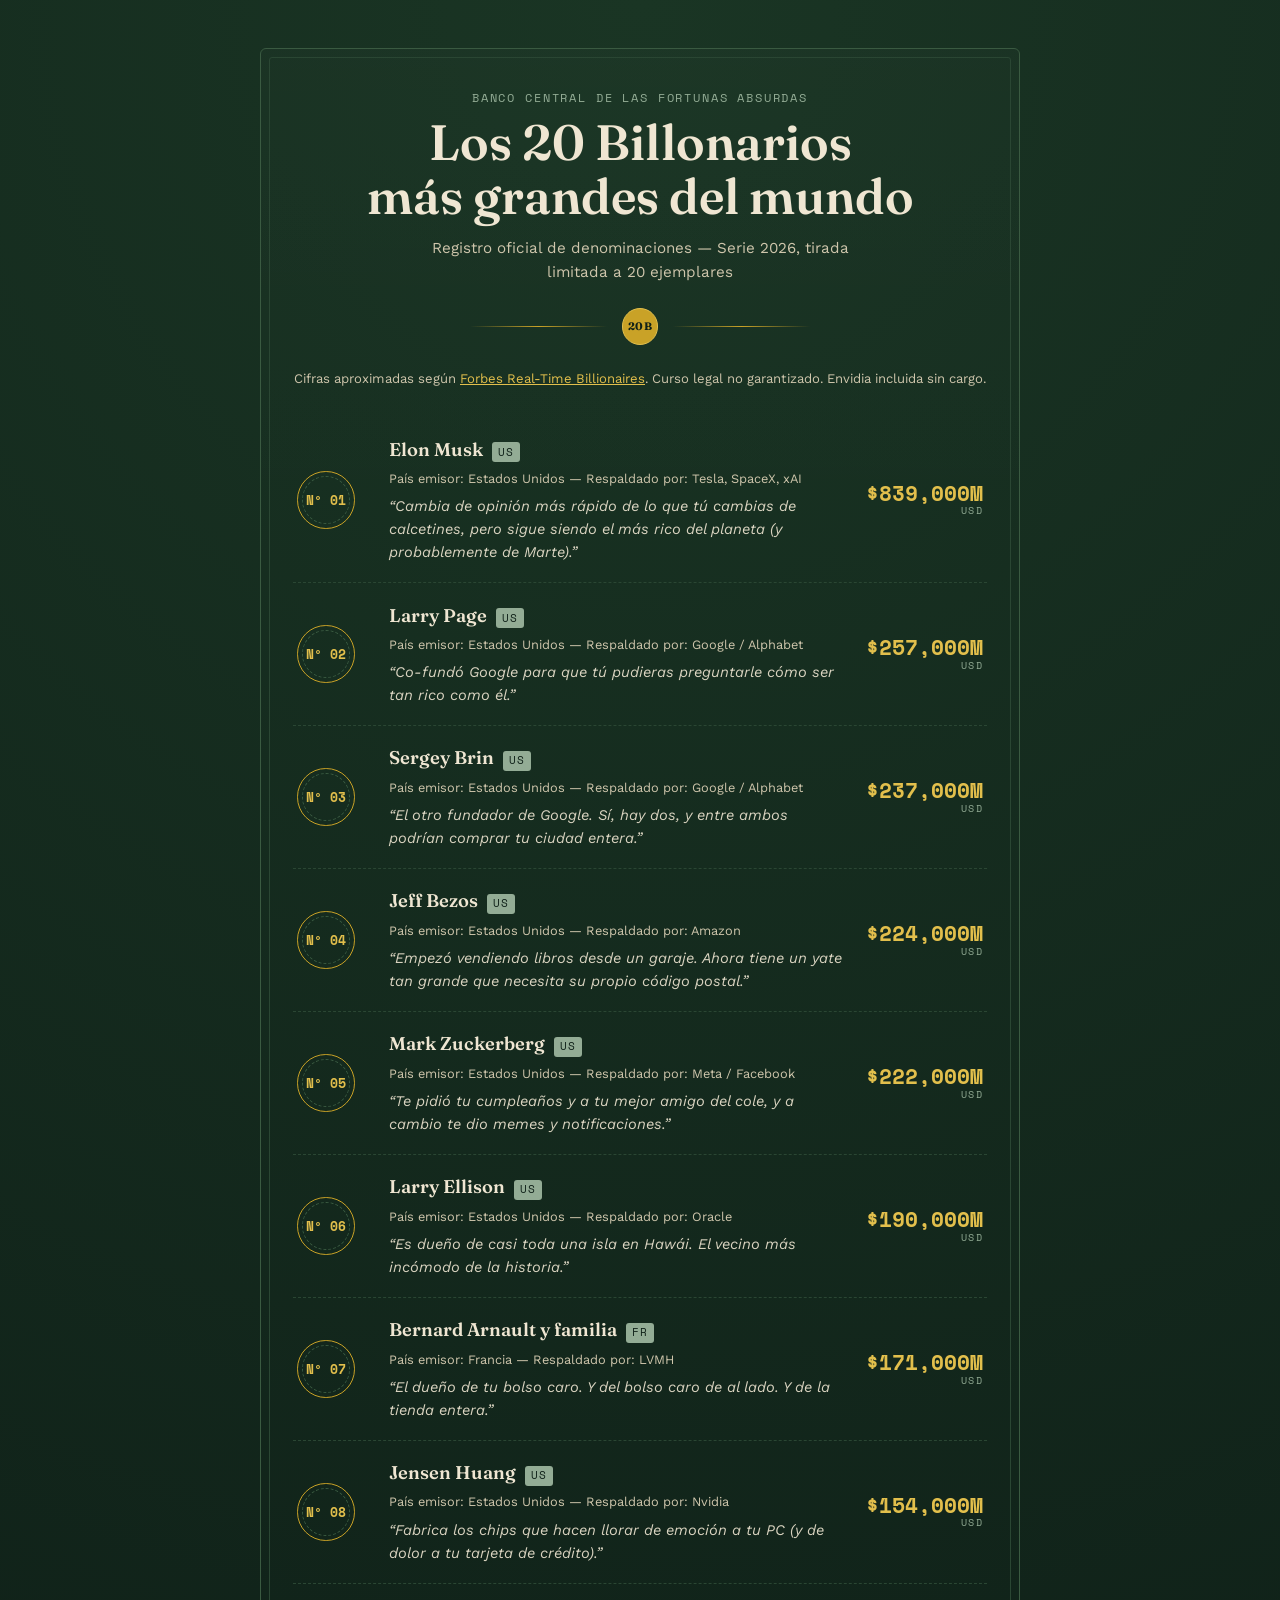
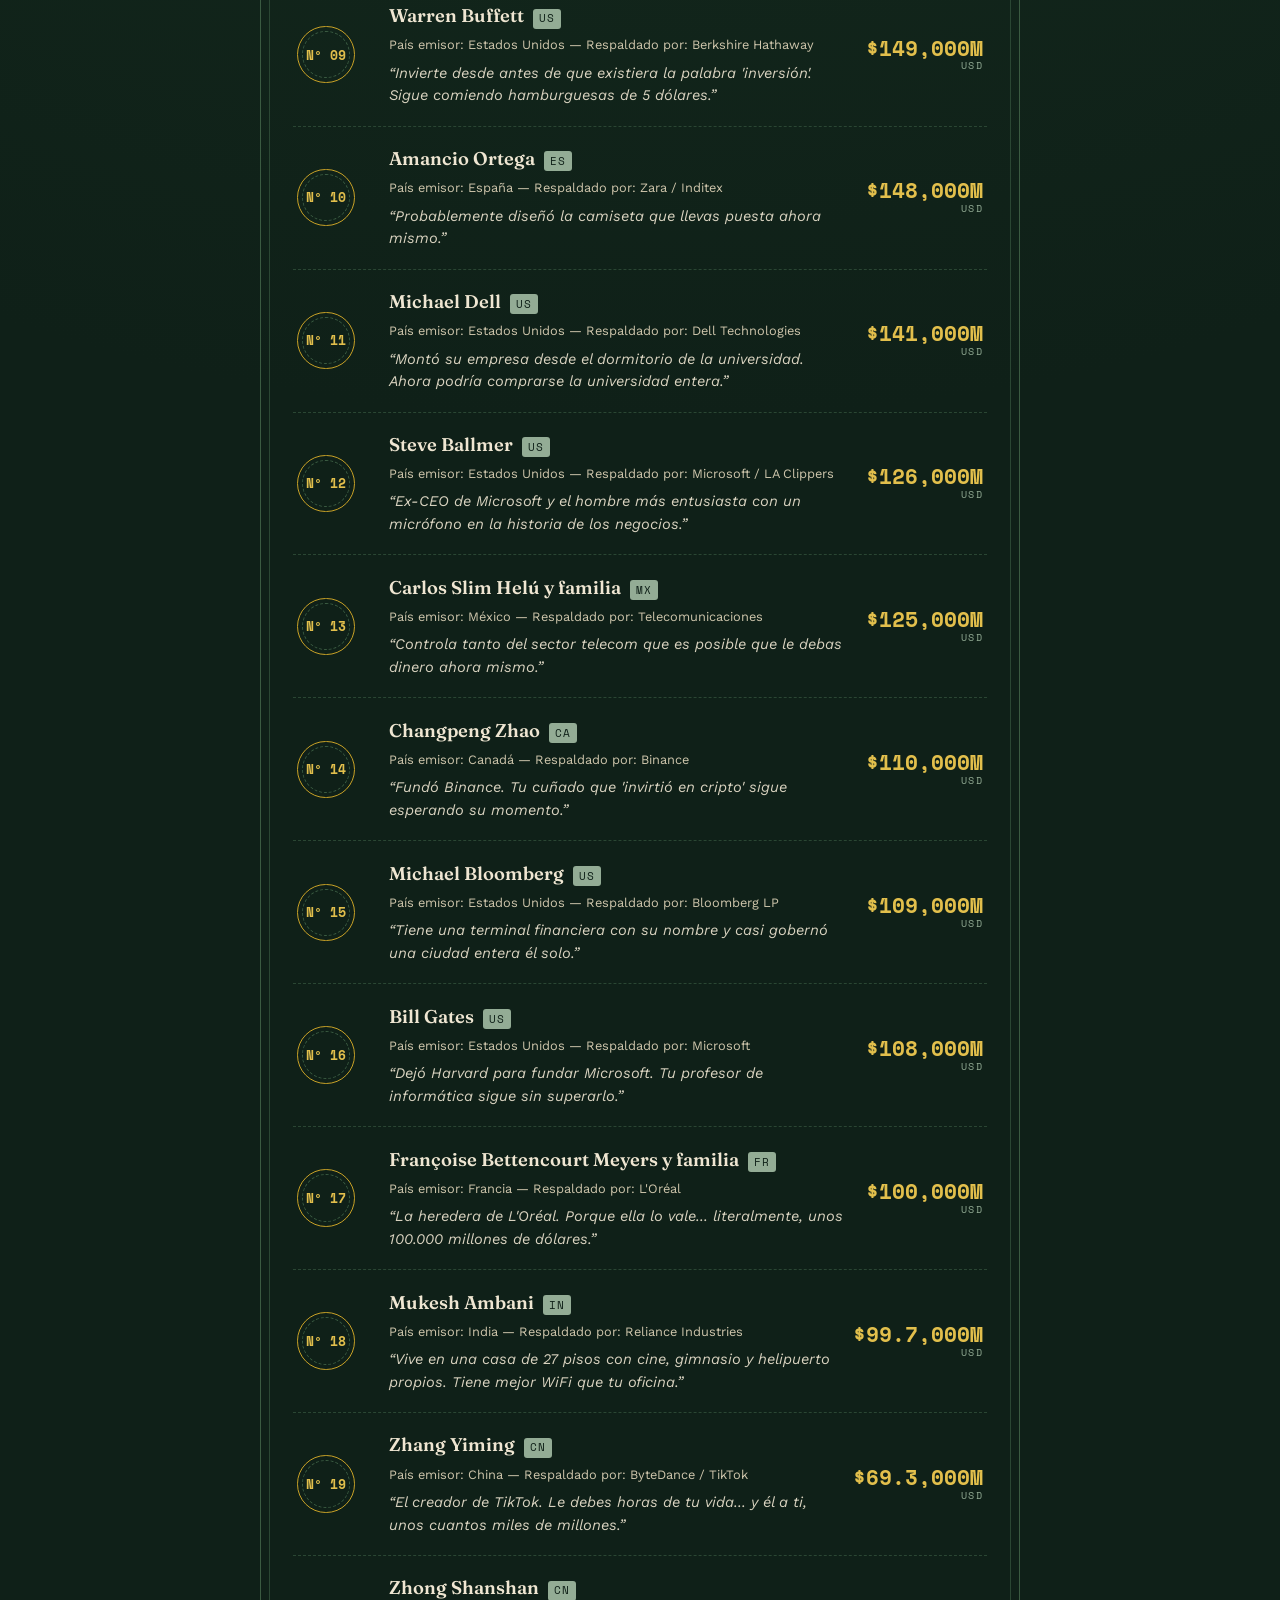
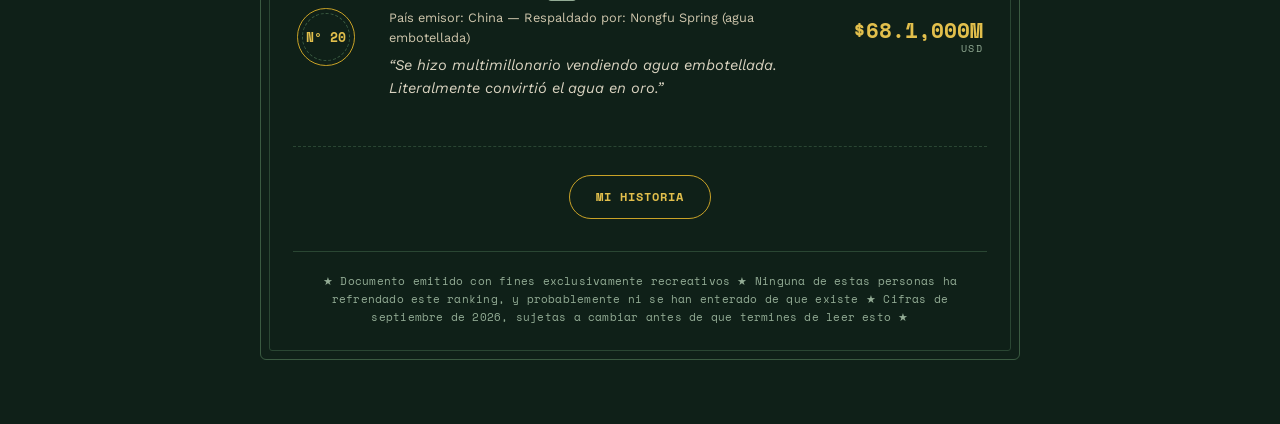
==== commit bd1e272f: "Renombra el sitio a Los 20 Billonarios mas grandes del mundo Co-Authored-By: Claude Sonnet 5 <norepl" ====
--- a/index.html
+++ b/index.html
@@ -3,7 +3,7 @@
 <head>
   <meta charset="UTF-8">
   <meta name="viewport" content="width=device-width, initial-scale=1.0">
-  <title>República de los Multimillonarios</title>
+  <title>Los 20 Billonarios más grandes del mundo</title>
   <link rel="preconnect" href="https://fonts.googleapis.com">
   <link rel="preconnect" href="https://fonts.gstatic.com" crossorigin>
   <link href="https://fonts.googleapis.com/css2?family=Fraunces:ital,opsz,wght@0,9..144,500;0,9..144,600;0,9..144,700;1,9..144,500&family=Space+Mono:wght@400;700&family=Work+Sans:ital,wght@0,400;0,500;0,600;1,400&display=swap" rel="stylesheet">
@@ -15,10 +15,10 @@
 
     <header class="masthead">
       <p class="eyebrow">Banco Central de las Fortunas Absurdas</p>
-      <h1>República de los<br>Multimillonarios</h1>
+      <h1>Los 20 Billonarios<br>más grandes del mundo</h1>
       <p class="masthead-sub">Registro oficial de denominaciones — Serie 2026, tirada limitada a 20 ejemplares</p>
       <div class="masthead-rule" aria-hidden="true">
-        <span></span><span class="seal-mini">RM</span><span></span>
+        <span></span><span class="seal-mini">20B</span><span></span>
       </div>
       <p class="masthead-note">
         Cifras aproximadas según <a href="https://www.forbes.com/real-time-billionaires/" target="_blank" rel="noopener">Forbes Real-Time Billionaires</a>.
--- a/assets/style.css
+++ b/assets/style.css
@@ -108,12 +108,12 @@
 .seal-mini {
   font-family: var(--display);
   font-weight: 700;
-  font-size: 0.8rem;
-  letter-spacing: 0.04em;
+  font-size: 0.68rem;
+  letter-spacing: 0.01em;
   color: var(--vault);
   background: var(--brass);
-  width: 2.1rem;
-  height: 2.1rem;
+  width: 2.3rem;
+  height: 2.3rem;
   border-radius: 50%;
   display: flex;
   align-items: center;
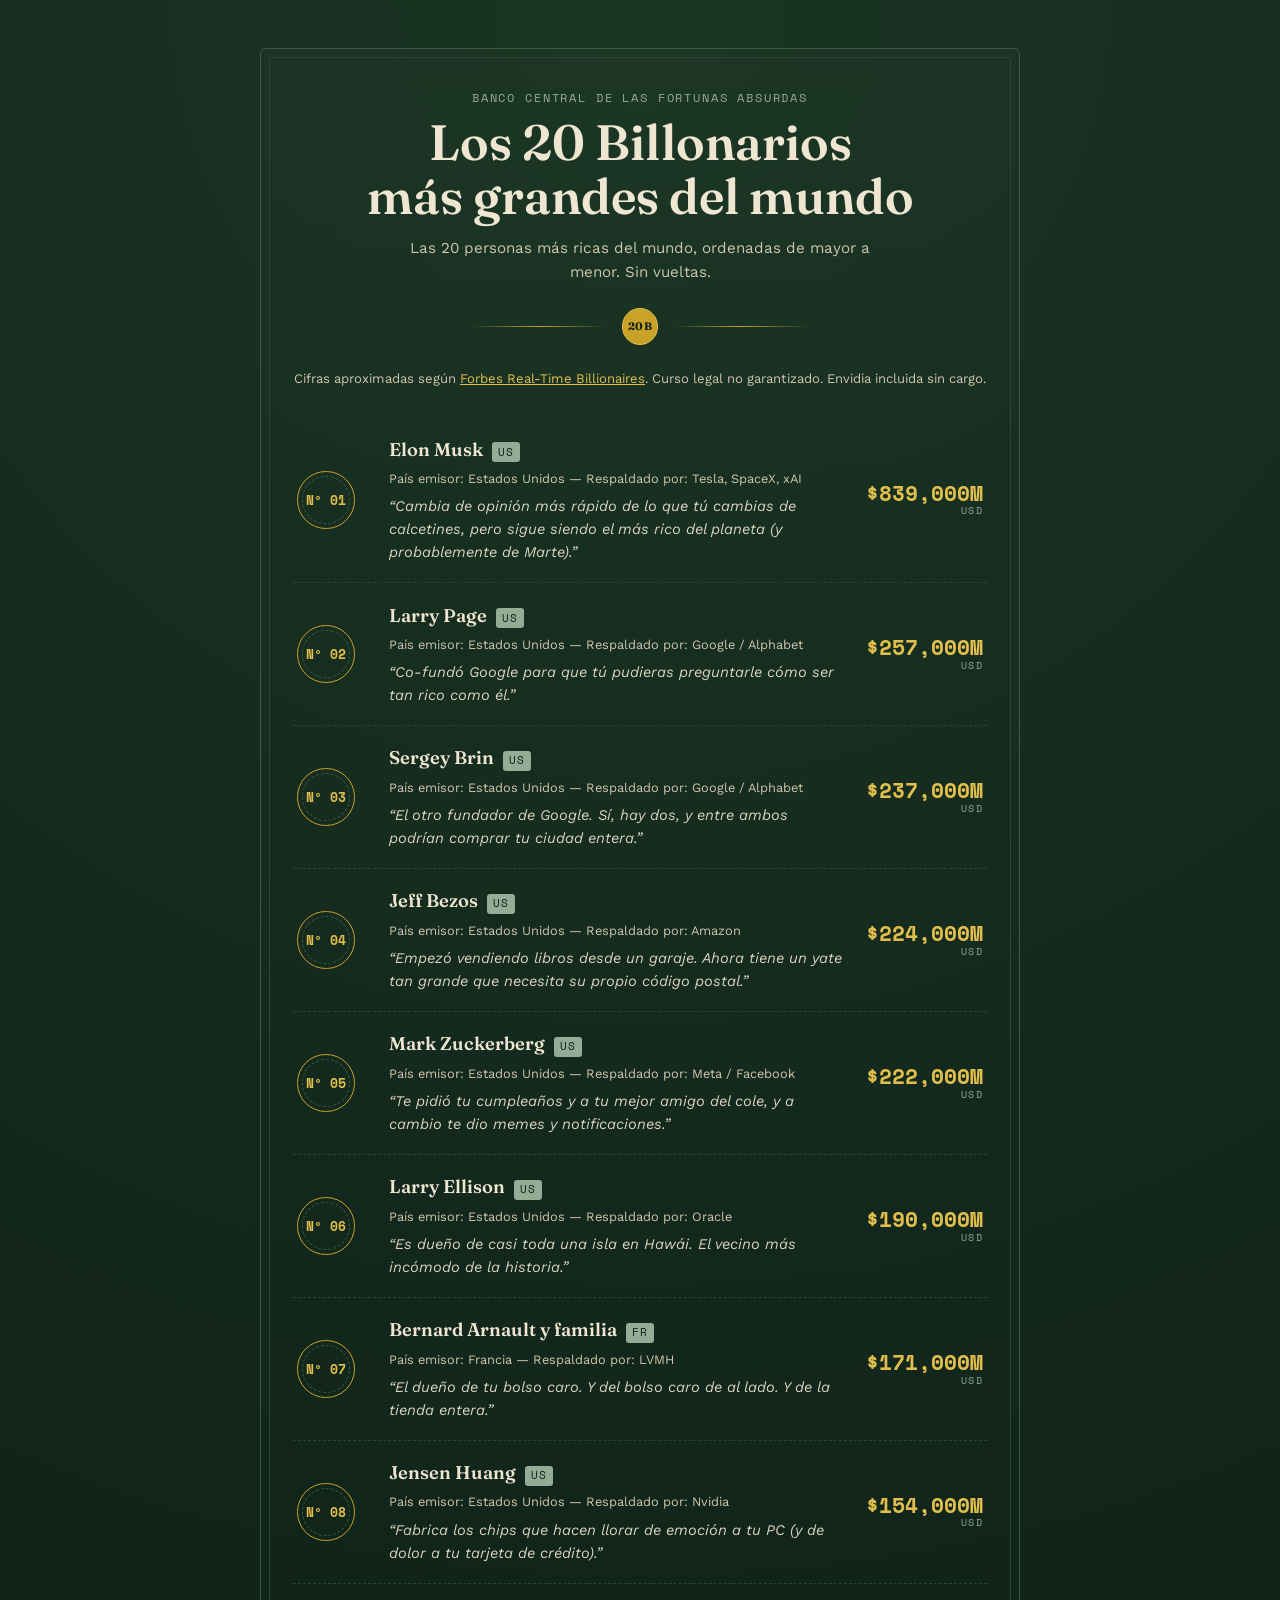
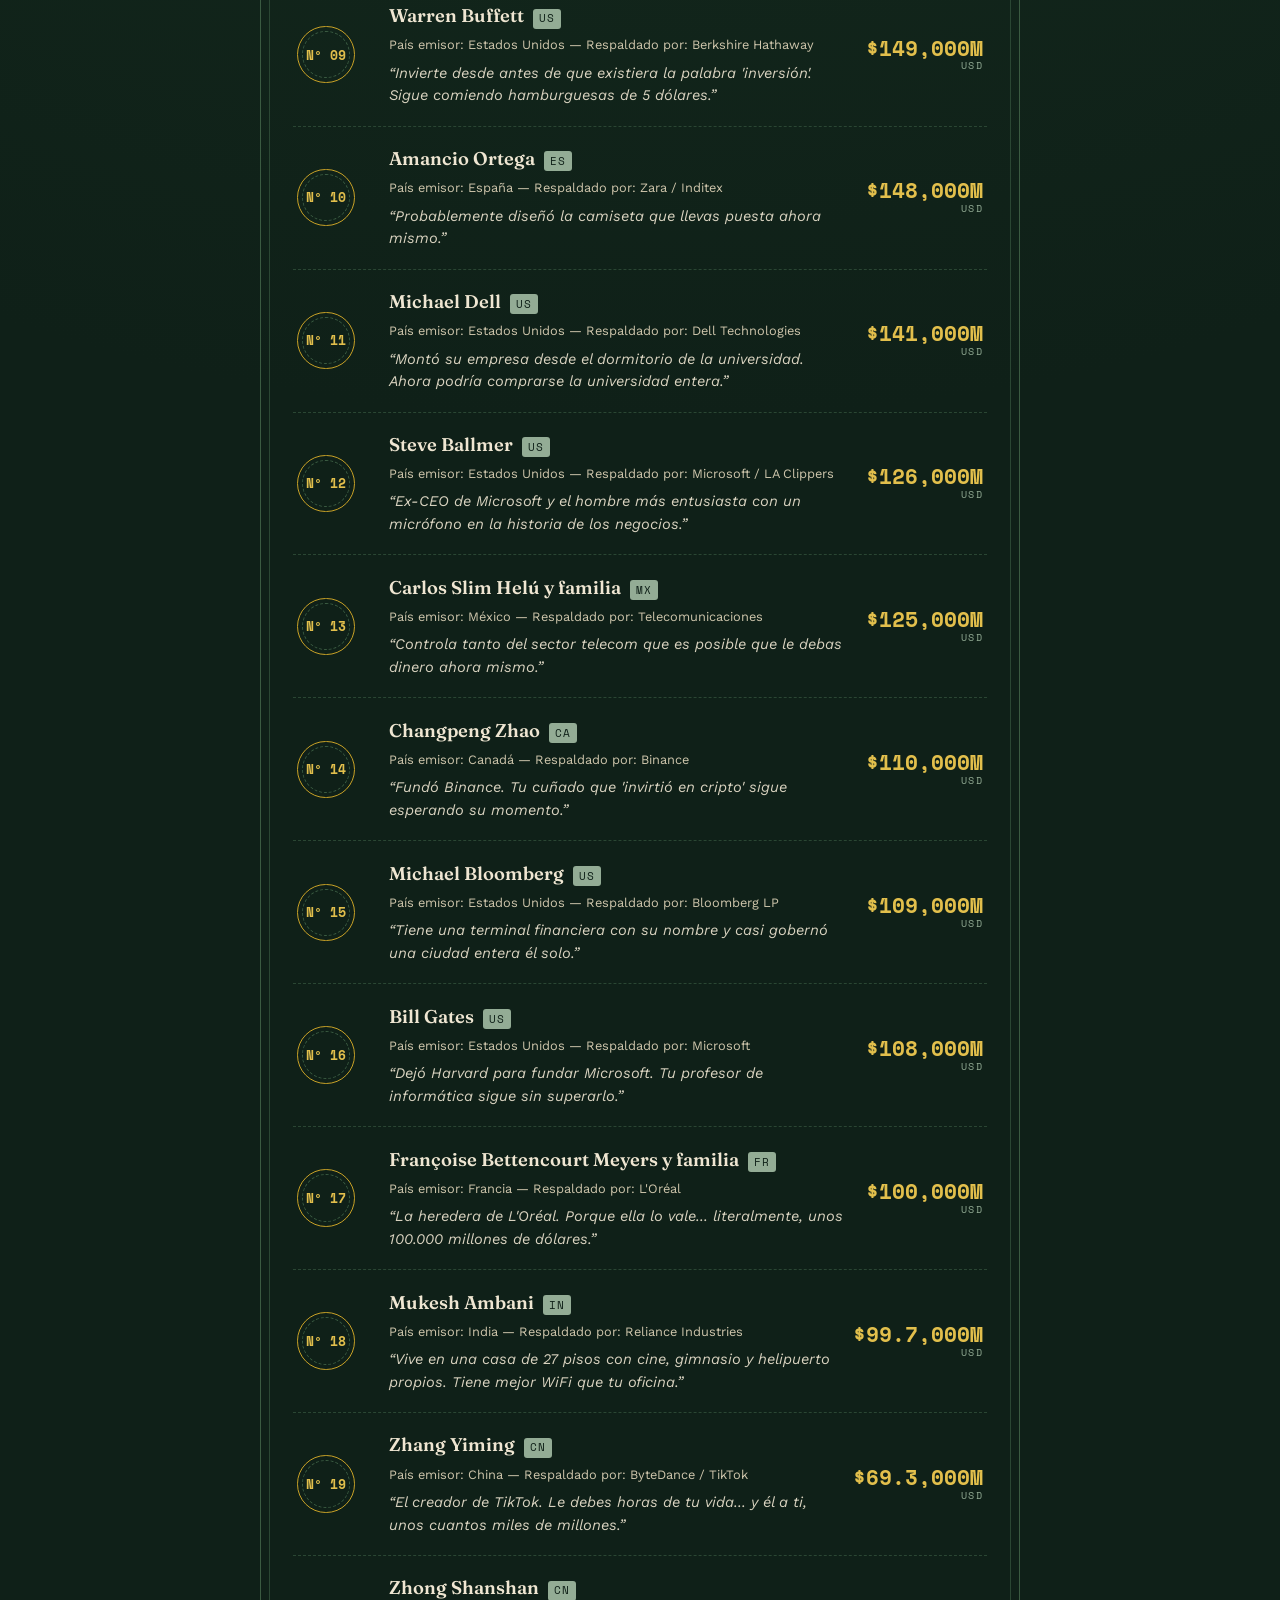
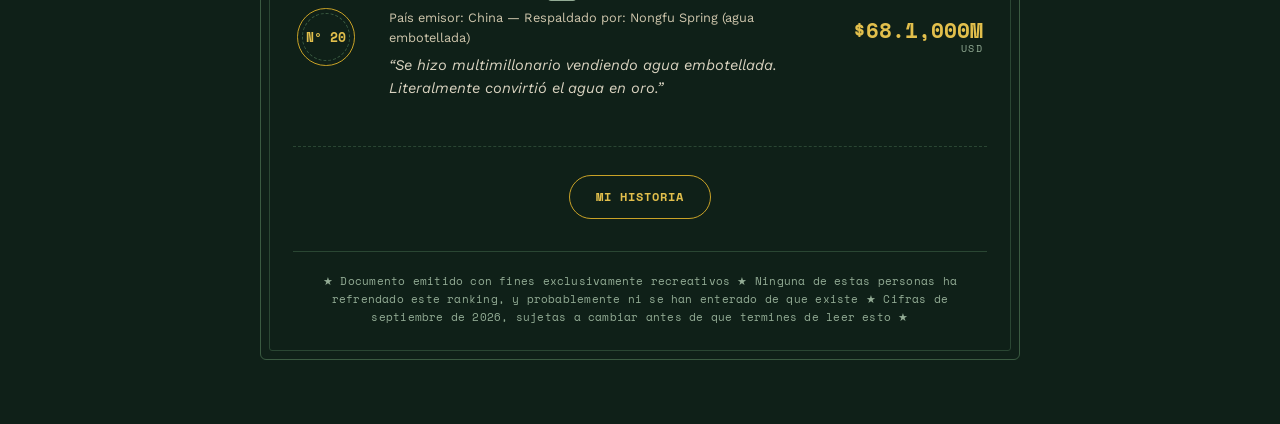
==== commit aad006aa: "Simplifica el subtitulo del encabezado Co-Authored-By: Claude Sonnet 5 <noreply@anthropic.com>" ====
--- a/index.html
+++ b/index.html
@@ -16,7 +16,7 @@
     <header class="masthead">
       <p class="eyebrow">Banco Central de las Fortunas Absurdas</p>
       <h1>Los 20 Billonarios<br>más grandes del mundo</h1>
-      <p class="masthead-sub">Registro oficial de denominaciones — Serie 2026, tirada limitada a 20 ejemplares</p>
+      <p class="masthead-sub">Las 20 personas más ricas del mundo, ordenadas de mayor a menor. Sin vueltas.</p>
       <div class="masthead-rule" aria-hidden="true">
         <span></span><span class="seal-mini">20B</span><span></span>
       </div>
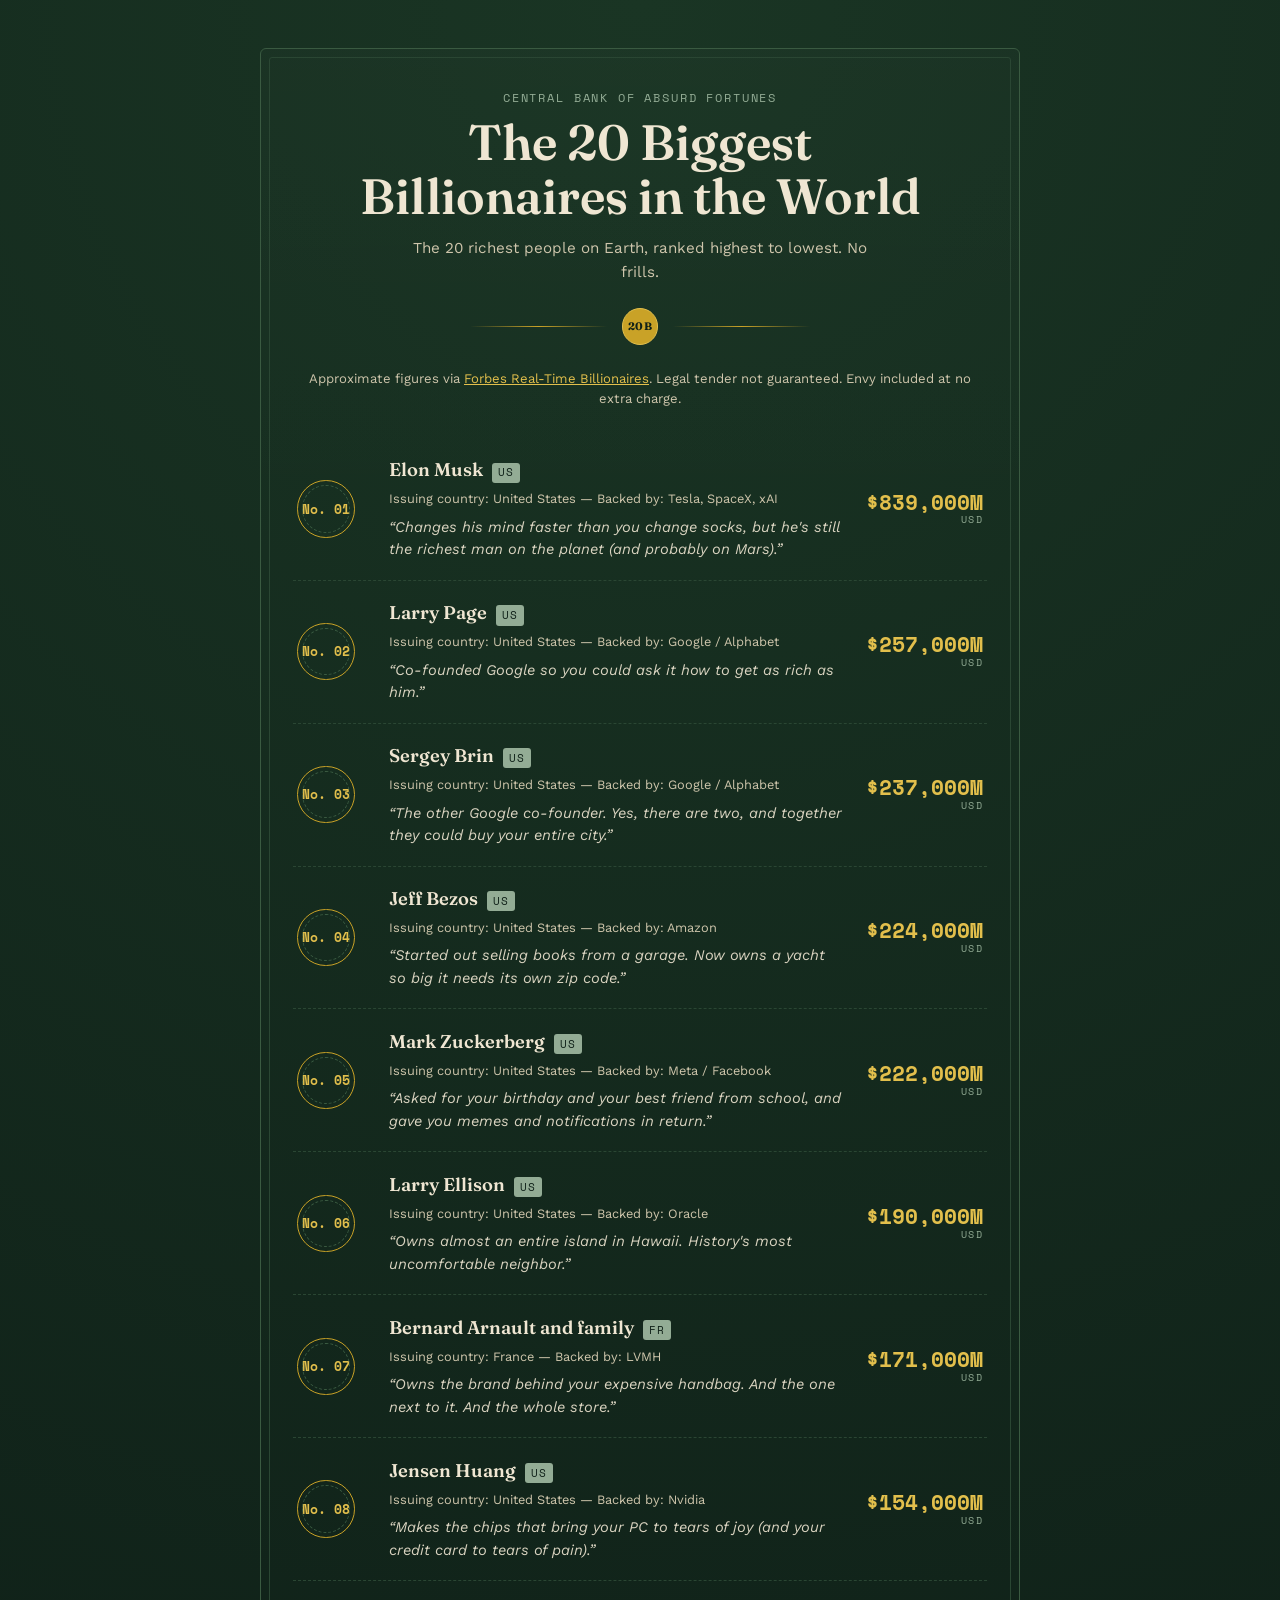
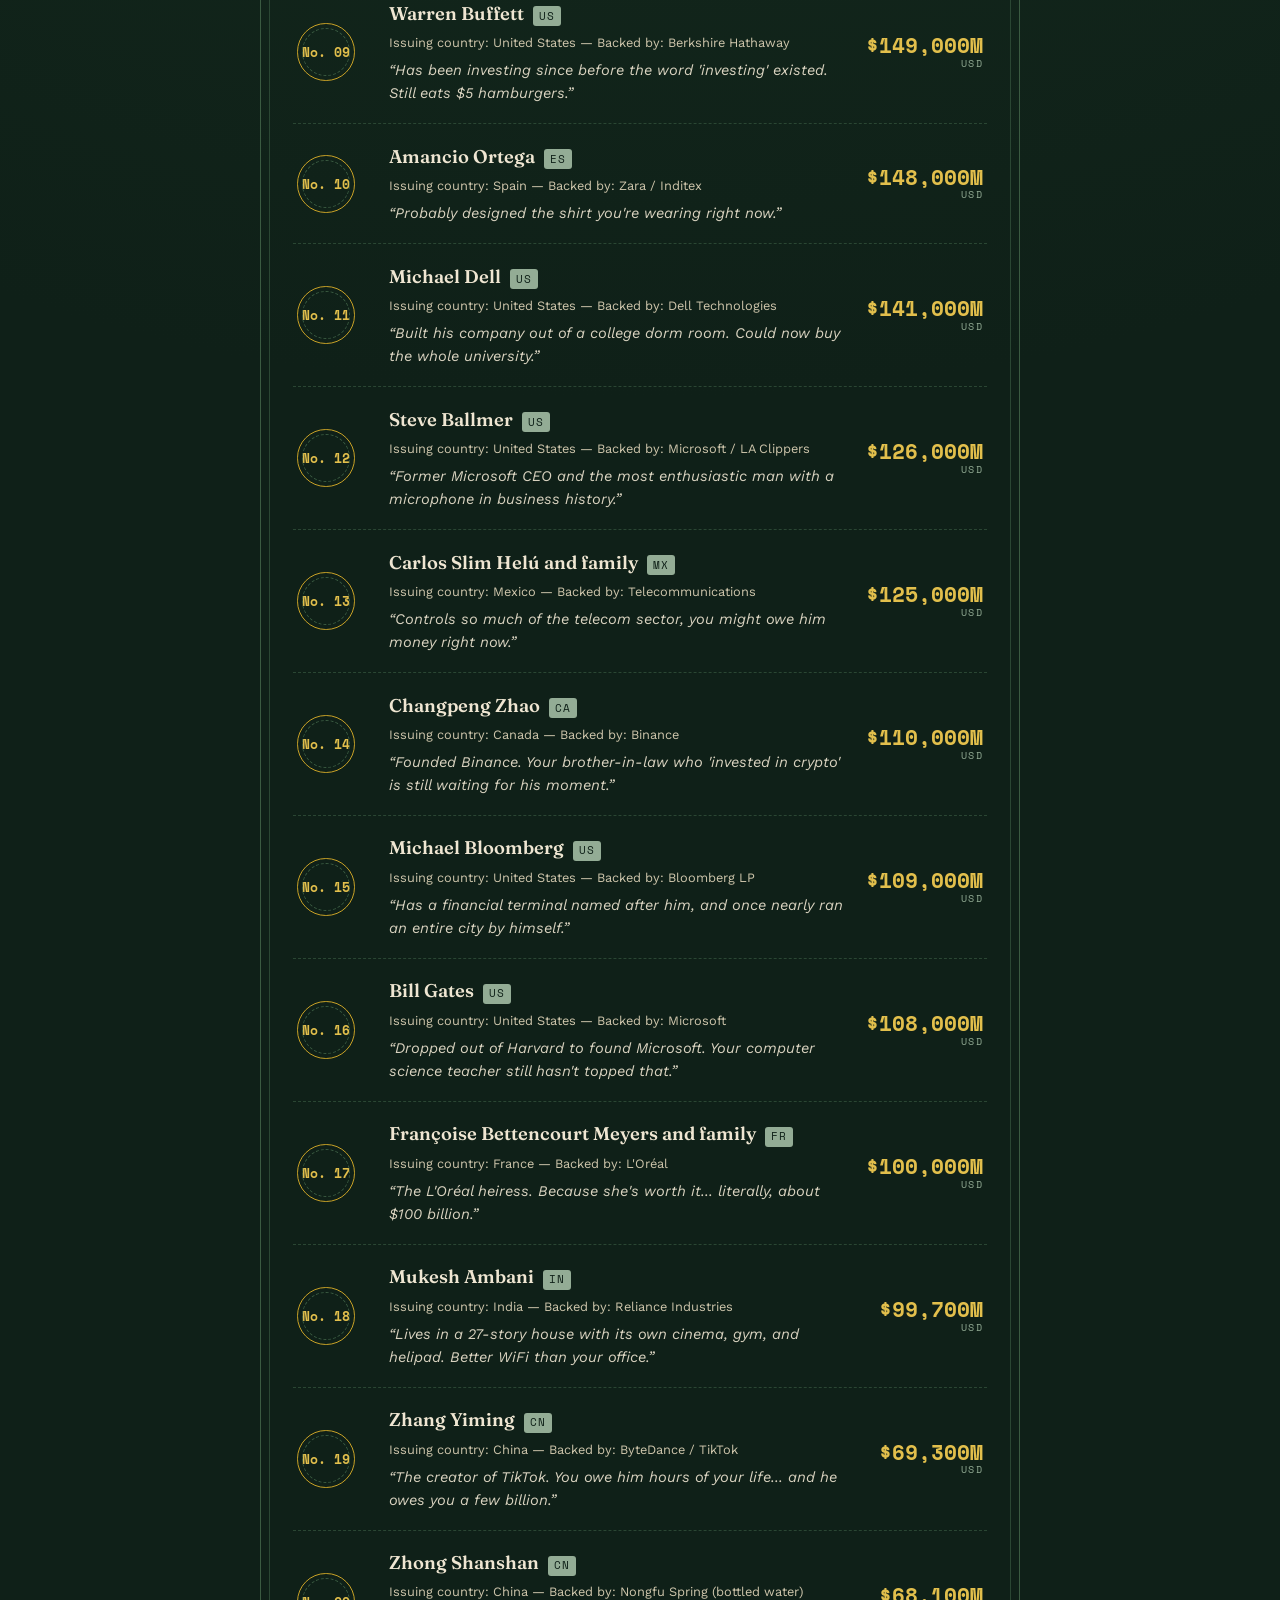
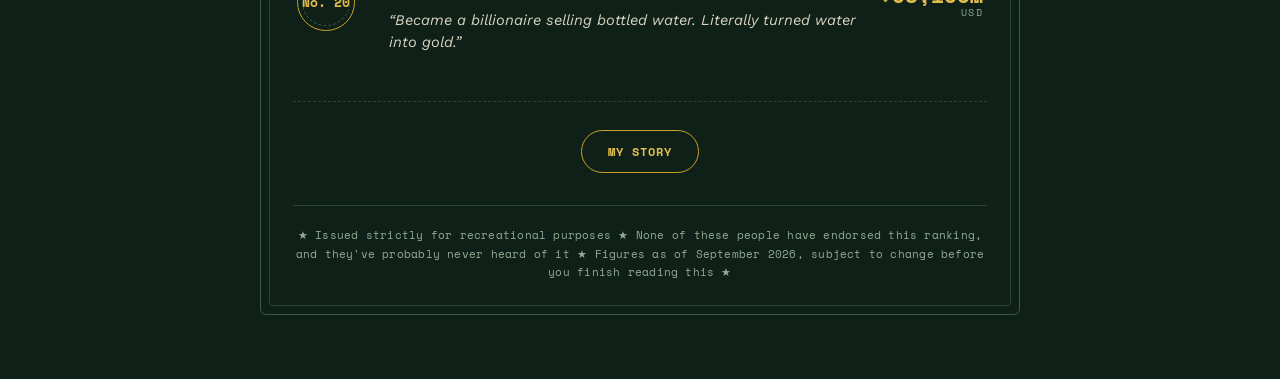
==== commit e51f8d4a: "Translate site to English; fix decimal net-worth formatting bug Co-Authored-By: Claude Sonnet 5 <nor" ====
--- a/index.html
+++ b/index.html
@@ -1,9 +1,9 @@
 <!DOCTYPE html>
-<html lang="es">
+<html lang="en">
 <head>
   <meta charset="UTF-8">
   <meta name="viewport" content="width=device-width, initial-scale=1.0">
-  <title>Los 20 Billonarios más grandes del mundo</title>
+  <title>The 20 Biggest Billionaires in the World</title>
   <link rel="preconnect" href="https://fonts.googleapis.com">
   <link rel="preconnect" href="https://fonts.gstatic.com" crossorigin>
   <link href="https://fonts.googleapis.com/css2?family=Fraunces:ital,opsz,wght@0,9..144,500;0,9..144,600;0,9..144,700;1,9..144,500&family=Space+Mono:wght@400;700&family=Work+Sans:ital,wght@0,400;0,500;0,600;1,400&display=swap" rel="stylesheet">
@@ -14,30 +14,30 @@
   <div class="note-frame">
 
     <header class="masthead">
-      <p class="eyebrow">Banco Central de las Fortunas Absurdas</p>
-      <h1>Los 20 Billonarios<br>más grandes del mundo</h1>
-      <p class="masthead-sub">Las 20 personas más ricas del mundo, ordenadas de mayor a menor. Sin vueltas.</p>
+      <p class="eyebrow">Central Bank of Absurd Fortunes</p>
+      <h1>The 20 Biggest<br>Billionaires in the World</h1>
+      <p class="masthead-sub">The 20 richest people on Earth, ranked highest to lowest. No frills.</p>
       <div class="masthead-rule" aria-hidden="true">
         <span></span><span class="seal-mini">20B</span><span></span>
       </div>
       <p class="masthead-note">
-        Cifras aproximadas según <a href="https://www.forbes.com/real-time-billionaires/" target="_blank" rel="noopener">Forbes Real-Time Billionaires</a>.
-        Curso legal no garantizado. Envidia incluida sin cargo.
+        Approximate figures via <a href="https://www.forbes.com/real-time-billionaires/" target="_blank" rel="noopener">Forbes Real-Time Billionaires</a>.
+        Legal tender not guaranteed. Envy included at no extra charge.
       </p>
     </header>
 
     <main>
-      <ol class="ledger" id="ledger" aria-label="Registro de las 20 mayores fortunas del mundo"></ol>
+      <ol class="ledger" id="ledger" aria-label="Ledger of the world's 20 largest fortunes"></ol>
     </main>
 
     <section class="annex">
-      <a href="about.html" class="seal-button">Mi historia</a>
+      <a href="about.html" class="seal-button">My Story</a>
     </section>
 
     <footer class="fine-print">
       <p>
-        ★ Documento emitido con fines exclusivamente recreativos ★ Ninguna de estas personas ha refrendado este ranking,
-        y probablemente ni se han enterado de que existe ★ Cifras de septiembre de 2026, sujetas a cambiar antes de que termines de leer esto ★
+        ★ Issued strictly for recreational purposes ★ None of these people have endorsed this ranking,
+        and they've probably never heard of it ★ Figures as of September 2026, subject to change before you finish reading this ★
       </p>
     </footer>
 
